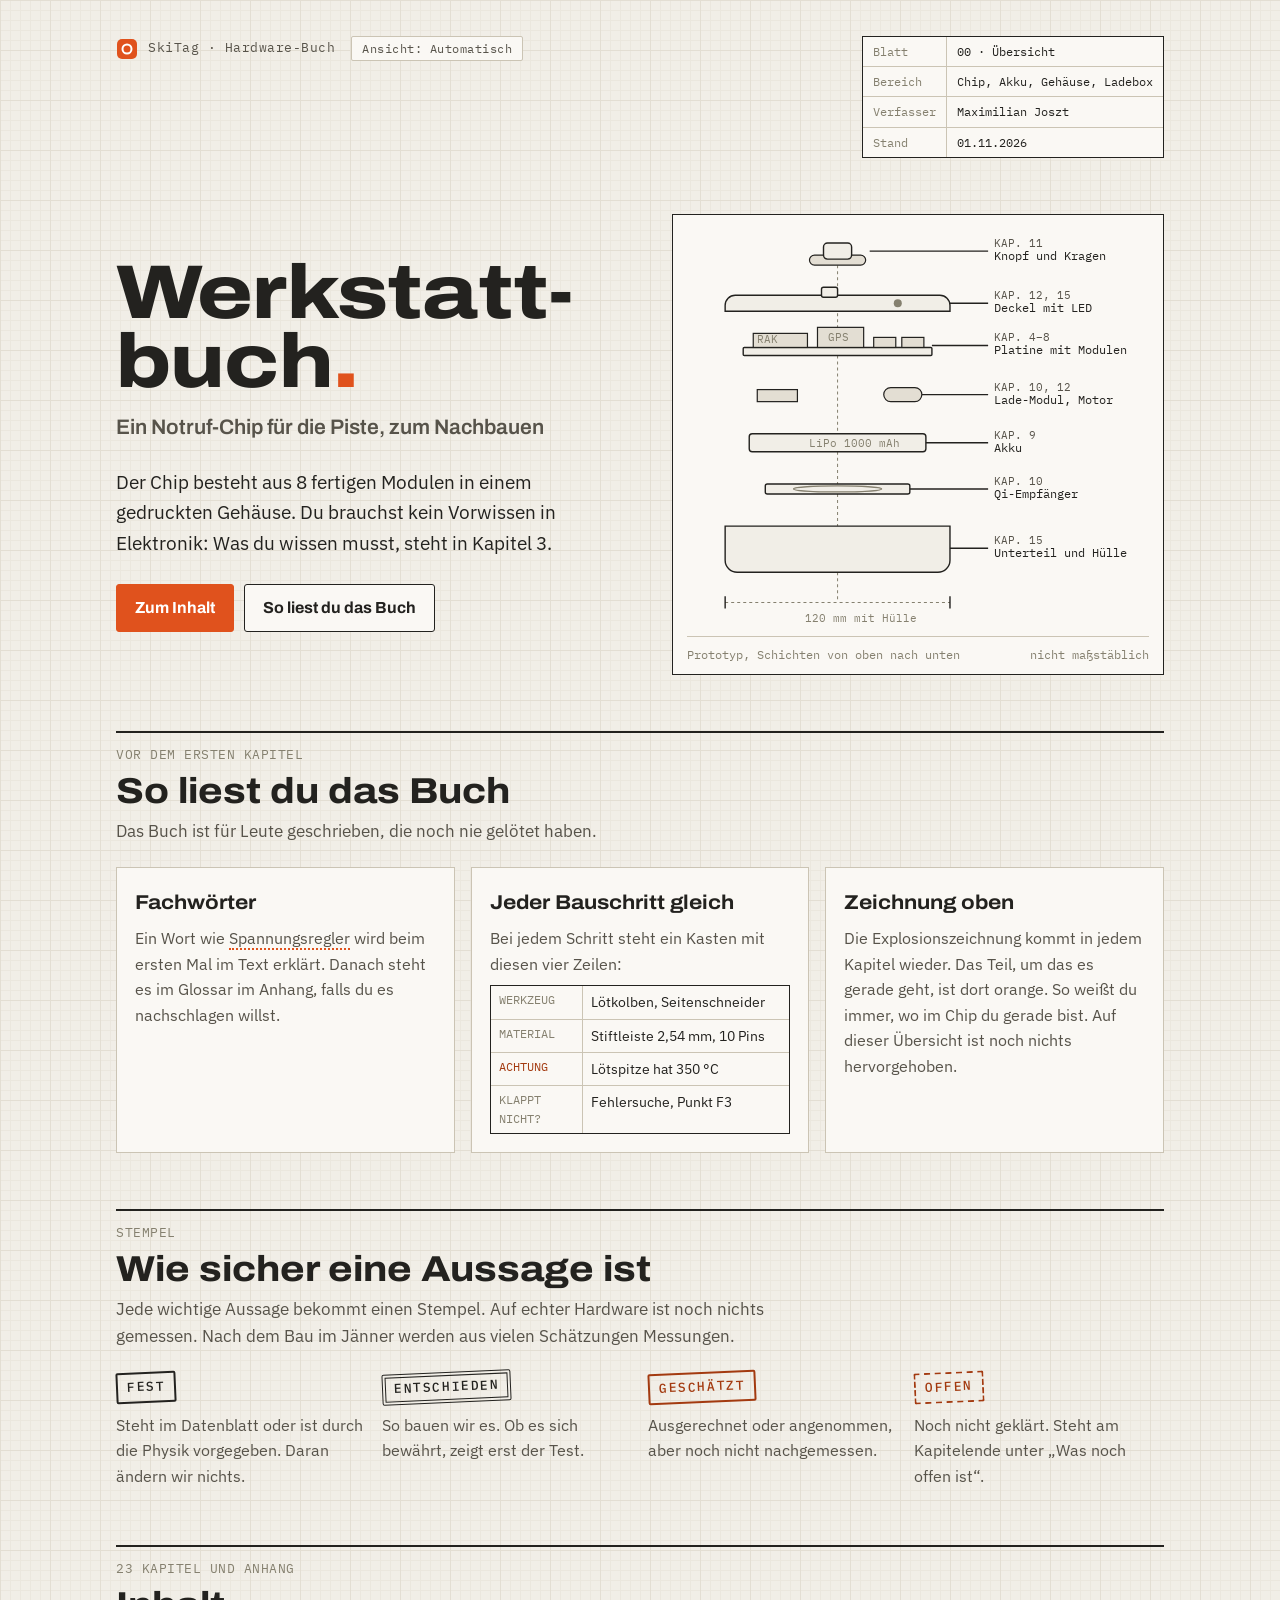
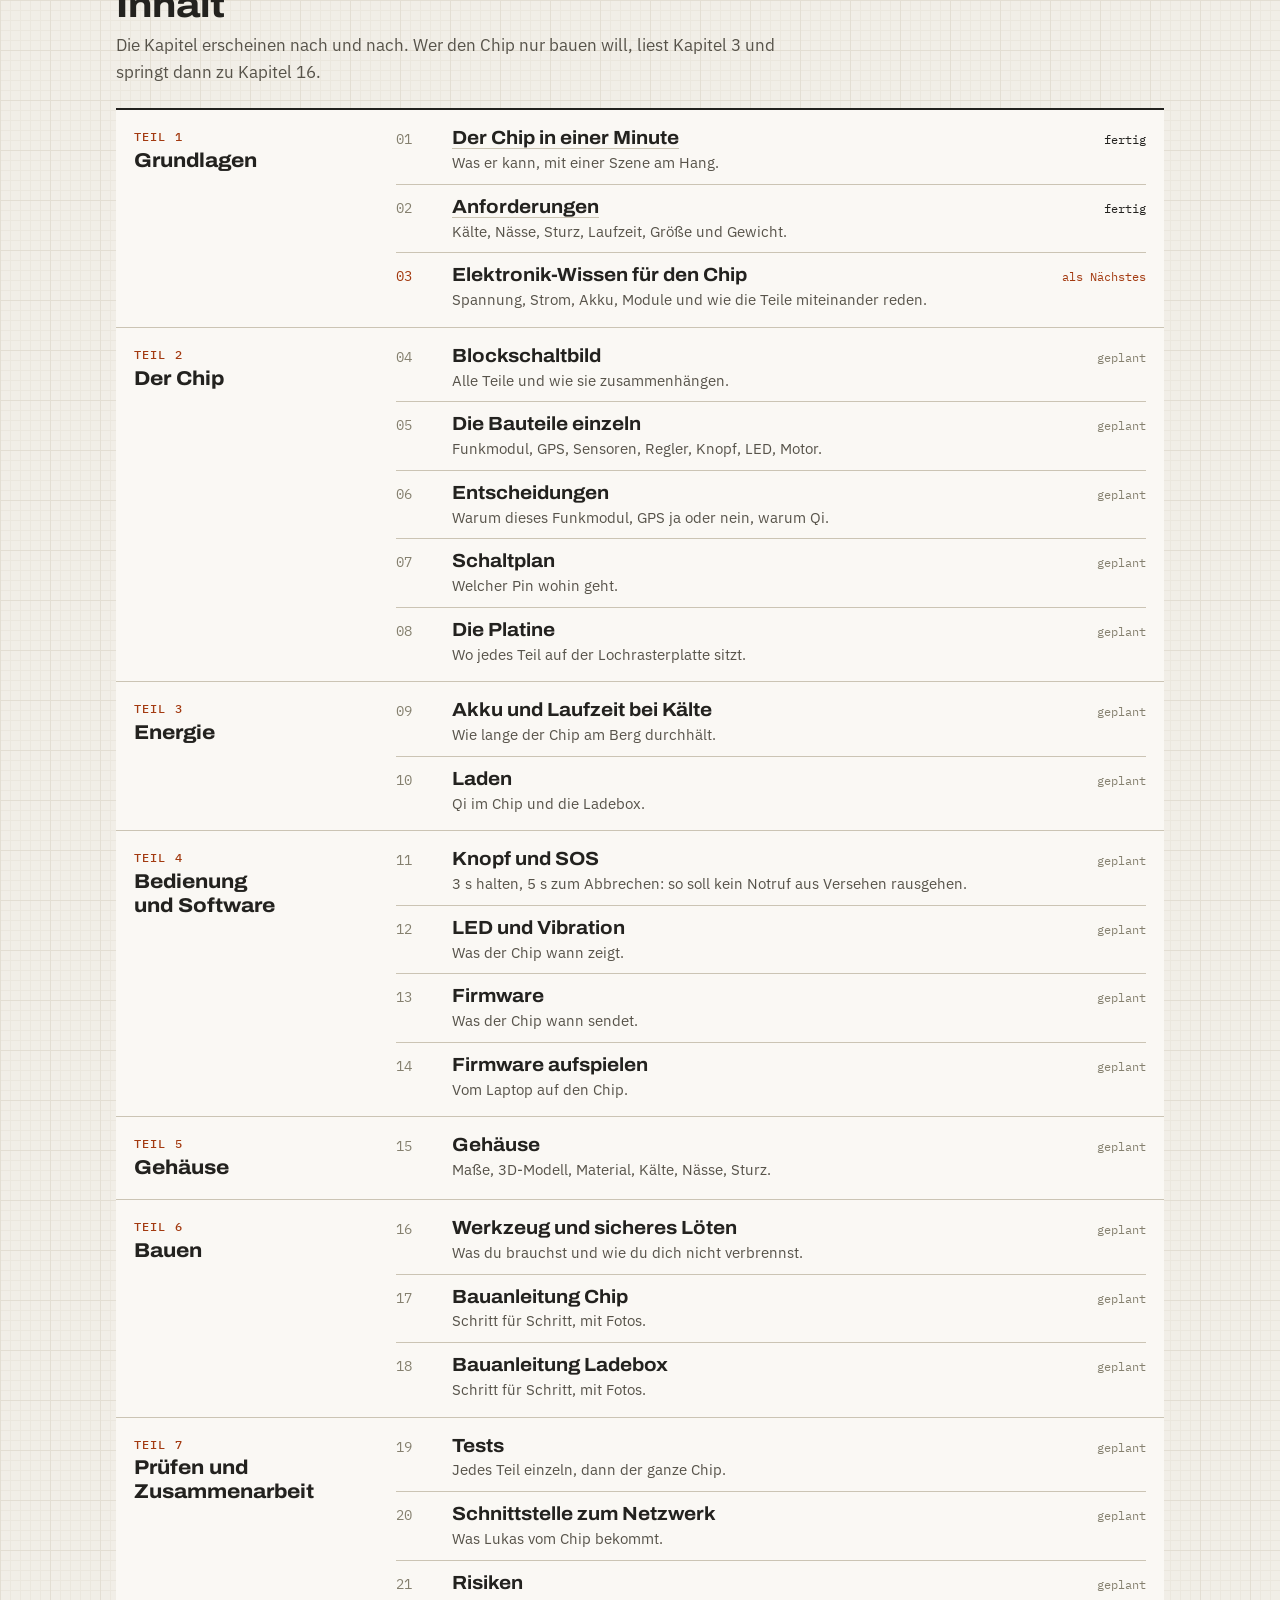
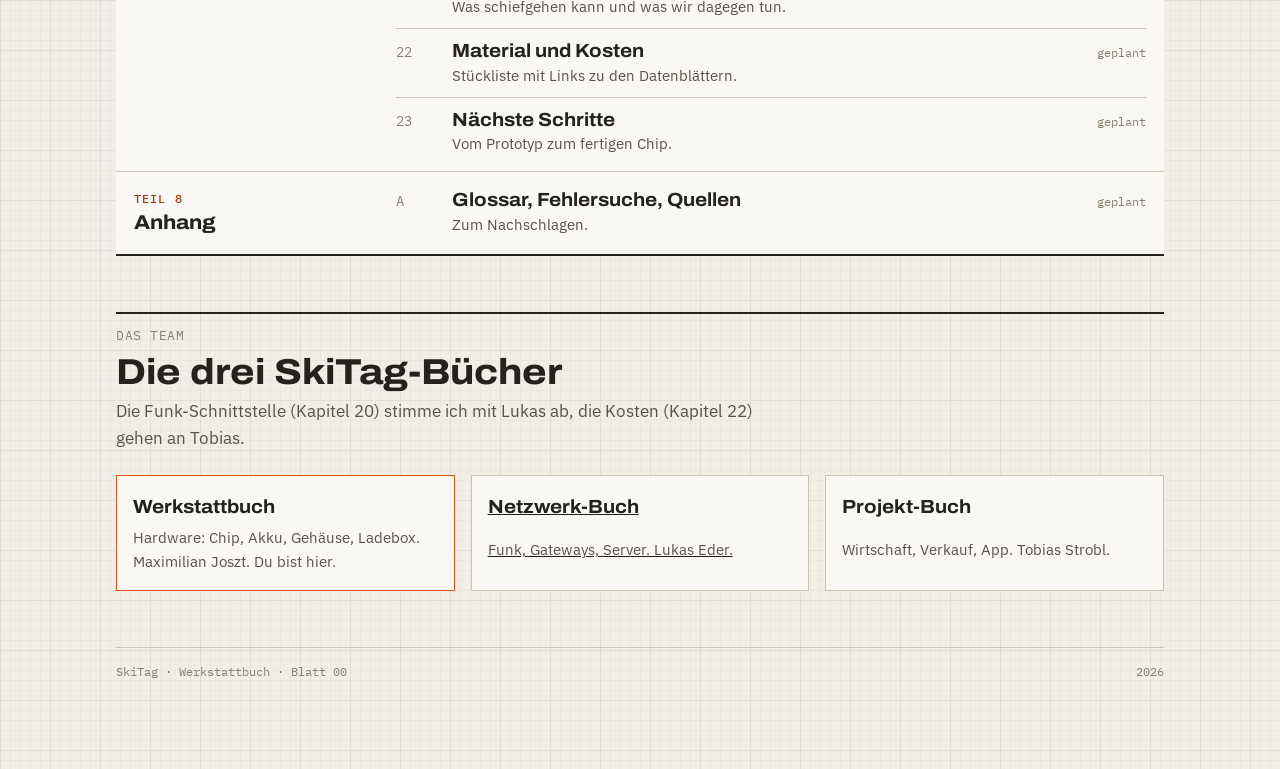
==== docs/index.html @ 55f32f23 "Sprungmarken, ruhigeres Inhaltsverzeichnis, ohne HTL Braunau - Kapitel: Leiste „Auf dieser Seite“ re" ====
<!doctype html>
<html lang="de">
<meta charset="utf-8">
<meta name="viewport" content="width=device-width, initial-scale=1, viewport-fit=cover">
<title>SkiTag Werkstattbuch</title>
<meta name="claude:viewport-fit-sides" content="cover">
<link rel="preconnect" href="https://fonts.googleapis.com">
<link rel="preconnect" href="https://fonts.gstatic.com" crossorigin>
<link rel="stylesheet" href="https://fonts.googleapis.com/css2?family=Archivo:wdth,wght@100..125,500..800&family=IBM+Plex+Mono:wght@400;500&family=IBM+Plex+Sans:wght@400;500;600&display=swap">
<script src="thema.js"></script>
<style>
/* Werkbank: Millimeterpapier, technische Zeichnung mit Schriftfeld, Signal-Orange wie Gehäuse und SOS-Knopf */
:root {
  --papier: #f1eee7;
  --raster: #e3ded3;
  --raster-fein: #ebe7de;
  --karte: #faf8f4;
  --tinte: #23221f;
  --tinte-2: #57534a;
  --tinte-3: #85806f;
  --linie: #cbc4b4;
  --signal: #e0521d;
  --signal-tinte: #a33a10;
  --signal-flaeche: #fbe4d8;
  --display: "Archivo", "Arial Narrow", Arial, sans-serif;
  --text: "IBM Plex Sans", "Segoe UI", Arial, sans-serif;
  --mono: "IBM Plex Mono", Consolas, "Courier New", monospace;
}
@media (prefers-color-scheme: dark) {
  :root:not([data-theme="light"]) {
    --papier: #1a1b19; --raster: #262824; --raster-fein: #20221f; --karte: #222420;
    --tinte: #edebe4; --tinte-2: #b3afa3; --tinte-3: #888476; --linie: #3c3e38;
    --signal: #f0672f; --signal-tinte: #ff9364; --signal-flaeche: #3a241a;
    color-scheme: dark;
  }
}
:root[data-theme="dark"] {
  --papier: #1a1b19; --raster: #262824; --raster-fein: #20221f; --karte: #222420;
  --tinte: #edebe4; --tinte-2: #b3afa3; --tinte-3: #888476; --linie: #3c3e38;
  --signal: #f0672f; --signal-tinte: #ff9364; --signal-flaeche: #3a241a;
  color-scheme: dark;
}
* { box-sizing: border-box; }
body {
  background-color: var(--papier);
  background-image:
    linear-gradient(var(--raster) 1px, transparent 1px),
    linear-gradient(90deg, var(--raster) 1px, transparent 1px),
    linear-gradient(var(--raster-fein) 1px, transparent 1px),
    linear-gradient(90deg, var(--raster-fein) 1px, transparent 1px);
  background-size: 50px 50px, 50px 50px, 10px 10px, 10px 10px;
  color: var(--tinte);
  font-family: var(--text);
  font-size: 17px;
  line-height: 1.6;
}
.blatt {
  max-width: 1080px;
  margin: 0 auto;
  padding-block: 28px 80px;
  padding-left: max(16px, env(safe-area-inset-left, 0px));
  padding-right: max(16px, env(safe-area-inset-right, 0px));
  display: grid;
  grid-template-columns: minmax(0, 1fr);
  gap: 56px;
}
a { color: inherit; }
a:focus-visible, button:focus-visible { outline: 2px solid var(--signal); outline-offset: 3px; }
h1, h2, h3 { font-family: var(--display); text-wrap: balance; margin: 0; font-variation-settings: "wdth" 112; }
p { margin: 0; }
.mono { font-family: var(--mono); font-size: 13px; letter-spacing: .04em; }

/* Kopf mit Schriftfeld */
.kopf { display: grid; grid-template-columns: minmax(0, 1fr) auto; gap: 24px; align-items: start; }
.marke { display: flex; align-items: center; gap: 10px; color: var(--tinte-2); }
.marke svg { flex: none; }
.schriftfeld {
  border: 1.5px solid var(--tinte);
  background: var(--karte);
  display: grid;
  grid-template-columns: auto auto;
  font-family: var(--mono);
  font-size: 12px;
  min-width: 0;
}
.schriftfeld div { padding: 5px 10px; border-bottom: 1px solid var(--linie); }
.schriftfeld div:nth-child(odd) { color: var(--tinte-3); border-right: 1px solid var(--linie); }
.schriftfeld div:nth-last-child(-n+2) { border-bottom: 0; }

/* Titel */
.titel { display: grid; grid-template-columns: minmax(0, 1.05fr) minmax(0, 1fr); gap: 40px; align-items: center; }
.titel h1 {
  font-size: clamp(44px, 6.2vw, 76px);
  line-height: .92;
  font-weight: 800;
  letter-spacing: -.01em;
  font-variation-settings: "wdth" 118;
}
.titel h1 span { color: var(--signal); }
.titel .unter { font-family: var(--display); font-size: 21px; font-weight: 600; margin-top: 14px; color: var(--tinte-2); }
.titel .einstieg { margin-top: 22px; font-size: 19px; line-height: 1.6; max-width: 34em; }
.knoepfe { display: flex; flex-wrap: wrap; gap: 10px; margin-top: 26px; }
.knopf {
  font-family: var(--display); font-weight: 700; font-size: 16px;
  padding: 10px 18px; border: 1.5px solid var(--tinte); border-radius: 3px;
  text-decoration: none; background: var(--karte);
}
.knopf.voll { background: var(--signal); border-color: var(--signal); color: #fff; }
.knopf:hover { background: var(--signal-flaeche); }
.knopf.voll:hover { background: var(--signal-tinte); border-color: var(--signal-tinte); }

/* Explosionszeichnung */
.zeichnung { margin: 0; background: var(--karte); border: 1.5px solid var(--tinte); padding: 14px 14px 10px; min-width: 0; }
.zeichnung svg { display: block; width: 100%; height: auto; }
.zeichnung figcaption { font-family: var(--mono); font-size: 12px; color: var(--tinte-3); border-top: 1px solid var(--linie); padding-top: 8px; margin-top: 6px; display: flex; justify-content: space-between; gap: 12px; flex-wrap: wrap; }
.z-linie { stroke: var(--tinte); fill: none; stroke-width: 1.4; }
.z-hilfe { stroke: var(--tinte-3); fill: none; stroke-width: 1; stroke-dasharray: 3 3; }
.z-flaeche { fill: var(--papier); stroke: var(--tinte); stroke-width: 1.4; }
.z-modul { fill: var(--raster); stroke: var(--tinte); stroke-width: 1.2; }
.z-signal { fill: var(--signal); stroke: var(--tinte); stroke-width: 1.4; }
.z-weich { fill: var(--signal-flaeche); stroke: var(--signal-tinte); stroke-width: 1.2; }
.z-text { font-family: var(--mono); font-size: 11.5px; fill: var(--tinte); }
.z-klein { font-family: var(--mono); font-size: 10.5px; fill: var(--tinte-3); }
.z-nr { font-family: var(--mono); font-size: 10.5px; fill: var(--tinte-2); }

/* Abschnitte */
.abschnitt { display: grid; gap: 22px; }
.abschnitt > header { display: grid; gap: 6px; border-top: 2px solid var(--tinte); padding-top: 12px; }
.abschnitt h2 { font-size: clamp(28px, 4vw, 36px); line-height: 1.1; font-weight: 750; }
.abschnitt > header p { color: var(--tinte-2); max-width: 40em; }

/* Lesehilfen */
.hilfen { display: grid; grid-template-columns: repeat(auto-fit, minmax(240px, 1fr)); gap: 16px; }
.hilfe { background: var(--karte); border: 1px solid var(--linie); padding: 18px; display: grid; gap: 8px; align-content: start; min-width: 0; }
.hilfe h3 { font-size: 20px; font-weight: 700; }
.hilfe p { color: var(--tinte-2); font-size: 16px; }
.wort { border-bottom: 2px dotted var(--signal); }
.schrittkasten { border: 1.5px solid var(--tinte); font-size: 14px; display: grid; }
.schrittkasten div { display: grid; grid-template-columns: 92px minmax(0, 1fr); border-bottom: 1px solid var(--linie); }
.schrittkasten div:last-child { border-bottom: 0; }
.schrittkasten span { padding: 5px 8px; }
.schrittkasten span:first-child { font-family: var(--mono); font-size: 11.5px; color: var(--tinte-3); border-right: 1px solid var(--linie); }
.schrittkasten .achtung span:first-child { color: var(--signal-tinte); }

/* Stempel */
.stempel-reihe { display: grid; grid-template-columns: repeat(auto-fit, minmax(220px, 1fr)); gap: 16px; }
.stempel-feld { display: grid; gap: 10px; align-content: start; }
.stempel {
  justify-self: start;
  font-family: var(--mono); font-weight: 500; font-size: 13px; letter-spacing: .12em; text-transform: uppercase;
  padding: 3px 9px; border: 2px solid currentColor; border-radius: 2px;
  transform: rotate(-2.5deg);
}
.s-fest { color: var(--tinte); }
.s-entschieden { color: var(--tinte); border-style: double; border-width: 4px; padding: 1px 8px; }
.s-geschaetzt { color: var(--signal-tinte); }
.s-offen { color: var(--signal-tinte); border-style: dashed; }
.stempel-feld p { color: var(--tinte-2); font-size: 16px; }

/* Inhalt */
.inhalt { display: grid; counter-reset: teil; border-top: 2px solid var(--tinte); background: var(--karte); border-bottom: 2px solid var(--tinte); }
.gruppe { display: grid; grid-template-columns: 230px minmax(0, 1fr); gap: 0 32px; padding: 6px 18px; border-bottom: 1px solid var(--linie); counter-increment: teil; min-width: 0; }
.gruppe:last-child { border-bottom: 0; }
.gruppe h3 { font-family: var(--display); font-size: 20px; font-weight: 750; line-height: 1.2; font-variation-settings: "wdth" 110; padding: 14px 0; align-self: start; grid-row: 1 / span 6; }
.gruppe h3::before { content: "TEIL " counter(teil); display: block; font-family: var(--mono); font-size: 11.5px; font-weight: 500; letter-spacing: .1em; color: var(--signal-tinte); margin-bottom: 4px; }
.gruppe > :not(h3) { grid-column: 2; }
.gruppe .kapitel:last-child { border-bottom: 0; }
.kapitel { display: grid; grid-template-columns: 44px minmax(0, 1fr) auto; gap: 12px; align-items: baseline; padding: 10px 0; border-bottom: 1px solid var(--linie); text-decoration: none; }
.kapitel .nr { font-family: var(--mono); font-size: 14px; color: var(--tinte-3); font-variant-numeric: tabular-nums; }
.kapitel strong { display: block; font-family: var(--display); font-size: 19px; font-weight: 700; line-height: 1.25; font-variation-settings: "wdth" 108; }
.kapitel small { display: block; color: var(--tinte-2); font-size: 15px; line-height: 1.45; margin-top: 2px; }
.kapitel .stand { font-family: var(--mono); font-size: 11.5px; color: var(--tinte-3); white-space: nowrap; }
.kapitel.naechstes .nr, .kapitel.naechstes .stand { color: var(--signal-tinte); }
.kapitel.naechstes { border-bottom-color: var(--signal); }
a.kapitel strong { text-decoration: underline; text-decoration-color: var(--linie); text-underline-offset: 4px; }
a.kapitel:hover strong { color: var(--signal-tinte); text-decoration-color: currentColor; }
.kapitel.fertig .stand { color: var(--tinte); }

/* Fuß */
.buecher { display: grid; grid-template-columns: repeat(auto-fit, minmax(220px, 1fr)); gap: 16px; }
.buch { border: 1px solid var(--linie); background: var(--karte); padding: 16px; display: grid; gap: 4px; min-width: 0; }
.buch.hier { border: 1.5px solid var(--signal); }
.buch strong { font-family: var(--display); font-size: 19px; font-variation-settings: "wdth" 108; }
.buch span { color: var(--tinte-2); font-size: 15px; }
.fuss { font-family: var(--mono); font-size: 12px; color: var(--tinte-3); display: flex; flex-wrap: wrap; justify-content: space-between; gap: 12px; border-top: 1px solid var(--linie); padding-top: 14px; }

/* Ansicht-Schalter */
.leiste { display: flex; align-items: center; flex-wrap: wrap; gap: 10px 16px; }
.thema { font-family: var(--mono); font-size: 12px; letter-spacing: .04em; color: var(--tinte-2); background: var(--karte); border: 1px solid var(--linie); border-radius: 2px; padding: 4px 10px; cursor: pointer; }
.thema:hover { border-color: var(--tinte); color: var(--tinte); }
.thema:focus-visible { outline: 2px solid var(--signal); outline-offset: 2px; }

@media (max-width: 820px) {
  /* Handy: Titel zuerst, Schriftfeld rutscht unter die Knöpfe, dann die Zeichnung */
  .kopf, .titel { display: contents; }
  .leiste { order: -4; }
  .titel > div { order: -3; margin-top: -24px; }
  .schriftfeld { order: -2; justify-self: start; margin-top: -24px; width: fit-content; max-width: 100%; grid-template-columns: auto minmax(0, 1fr); }
  .zeichnung { order: -1; margin-top: -24px; }
}
@media (max-width: 680px) {
  .gruppe { grid-template-columns: minmax(0, 1fr); padding: 4px 14px; }
  .gruppe > :not(h3) { grid-column: 1; }
  .gruppe h3 { padding: 14px 0 6px; border-bottom: 1px solid var(--linie); grid-row: auto; }
}
@media (max-width: 420px) {
  .kapitel { grid-template-columns: 34px minmax(0, 1fr); }
  .kapitel .stand { grid-column: 2; }
}
@media (prefers-reduced-motion: reduce) { * { transition: none !important; } }
</style>

<div class="blatt">

  <div class="kopf">
    <div class="leiste">
      <div class="marke mono">
      <svg width="22" height="22" viewBox="0 0 22 22" aria-hidden="true"><rect x="1" y="1" width="20" height="20" rx="5" fill="var(--signal)"/><circle cx="11" cy="11" r="4.5" fill="none" stroke="#fff" stroke-width="2"/></svg>
      SkiTag · Hardware-Buch
      </div>
      <button class="thema mono" type="button" hidden></button>
    </div>
    <div class="schriftfeld" aria-label="Angaben zu diesem Blatt">
      <div>Blatt</div><div>00 · Übersicht</div>
      <div>Bereich</div><div>Chip, Akku, Gehäuse, Ladebox</div>
      <div>Verfasser</div><div>Maximilian Joszt</div>
      <div>Stand</div><div>01.11.2026</div>
    </div>
  </div>

  <div class="titel">
    <div>
      <h1 id="buchtitel">Werkstatt&shy;buch<span>.</span></h1>
      <p class="unter">Ein Notruf-Chip für die Piste, zum Nachbauen</p>
      <p class="einstieg">Der Chip besteht aus 8 fertigen Modulen in einem gedruckten Gehäuse. Du brauchst kein Vorwissen in Elektronik: Was du wissen musst, steht in Kapitel&nbsp;3.</p>
      <div class="knoepfe">
        <a class="knopf voll" href="#inhalt">Zum Inhalt</a>
        <a class="knopf" href="#lesen">So liest du das Buch</a>
      </div>
    </div>

    <figure class="zeichnung">
      <svg viewBox="0 0 460 400" role="img" aria-labelledby="zt zd">
        <title id="zt">Explosionszeichnung des Prototyp-Chips</title>
        <desc id="zd">Die Schichten des Chips von oben nach unten: Knopf mit weichem Kragen, Deckel mit LED, Platine mit Funkmodul, GPS und Sensoren, Akku, Qi-Empfänger und Unterteil. Daneben die Kapitel, in denen jedes Teil erklärt wird.</desc>
        <line class="z-hilfe" x1="150" y1="18" x2="150" y2="372"/>

        <rect class="z-modul" x="122" y="26" width="56" height="10" rx="5"/>
        <rect class="z-flaeche" x="136" y="14" width="28" height="16" rx="4"/>
        <path class="z-linie" d="M182 22 H 300"/>
        <text class="z-nr" x="306" y="18">KAP. 11</text>
        <text class="z-text" x="306" y="31">Knopf und Kragen</text>

        <path class="z-flaeche" d="M48 66 H252 a10 10 0 0 1 10 10 V82 H38 V76 a10 10 0 0 1 10 -10 Z"/>
        <rect class="z-flaeche" x="134" y="58" width="16" height="10" rx="2"/>
        <circle cx="210" cy="74" r="4" fill="var(--tinte-3)"/>
        <path class="z-linie" d="M262 74 H 300"/>
        <text class="z-nr" x="306" y="70">KAP. 12, 15</text>
        <text class="z-text" x="306" y="83">Deckel mit LED</text>

        <rect class="z-flaeche" x="56" y="118" width="188" height="8" rx="1"/>
        <rect class="z-modul" x="66" y="104" width="54" height="14"/>
        <rect class="z-modul" x="130" y="98" width="46" height="20"/>
        <rect class="z-modul" x="186" y="108" width="22" height="10"/>
        <rect class="z-modul" x="214" y="108" width="22" height="10"/>
        <text class="z-klein" x="70" y="114">RAK</text>
        <text class="z-klein" x="140" y="112">GPS</text>
        <path class="z-linie" d="M244 116 H 300"/>
        <text class="z-nr" x="306" y="112">KAP. 4–8</text>
        <text class="z-text" x="306" y="125">Platine mit Modulen</text>

        <rect class="z-modul" x="70" y="160" width="40" height="12"/>
        <rect class="z-modul" x="196" y="158" width="38" height="14" rx="7"/>
        <path class="z-linie" d="M234 165 H 300"/>
        <text class="z-nr" x="306" y="161">KAP. 10, 12</text>
        <text class="z-text" x="306" y="174">Lade-Modul, Motor</text>

        <rect class="z-flaeche" x="62" y="204" width="176" height="18" rx="3"/>
        <text class="z-klein" x="122" y="217">LiPo 1000 mAh</text>
        <path class="z-linie" d="M238 213 H 300"/>
        <text class="z-nr" x="306" y="209">KAP. 9</text>
        <text class="z-text" x="306" y="222">Akku</text>

        <rect class="z-flaeche" x="78" y="254" width="144" height="10" rx="2"/>
        <ellipse cx="150" cy="259" rx="44" ry="3" fill="none" stroke="var(--tinte-3)" stroke-width="1.2"/>
        <path class="z-linie" d="M222 259 H 300"/>
        <text class="z-nr" x="306" y="255">KAP. 10</text>
        <text class="z-text" x="306" y="268">Qi-Empfänger</text>

        <path class="z-flaeche" d="M38 296 H262 V330 a12 12 0 0 1 -12 12 H50 a12 12 0 0 1 -12 -12 Z"/>
        <path class="z-linie" d="M262 318 H 300"/>
        <text class="z-nr" x="306" y="314">KAP. 15</text>
        <text class="z-text" x="306" y="327">Unterteil und Hülle</text>

        <path class="z-hilfe" d="M38 372 H262"/>
        <path class="z-linie" d="M38 366 V378 M262 366 V378"/>
        <text class="z-klein" x="118" y="392">120 mm mit Hülle</text>
      </svg>
      <figcaption><span>Prototyp, Schichten von oben nach unten</span><span>nicht maßstäblich</span></figcaption>
    </figure>
  </div>

  <section class="abschnitt" id="lesen" aria-labelledby="h-lesen">
    <header>
      <span class="mono" style="color:var(--tinte-3)">VOR DEM ERSTEN KAPITEL</span>
      <h2 id="h-lesen">So liest du das Buch</h2>
      <p>Das Buch ist für Leute geschrieben, die noch nie gelötet haben.</p>
    </header>
    <div class="hilfen">
      <div class="hilfe">
        <h3>Fachwörter</h3>
        <p>Ein Wort wie <span class="wort">Spannungsregler</span> wird beim ersten Mal im Text erklärt. Danach steht es im Glossar im Anhang, falls du es nachschlagen willst.</p>
      </div>
      <div class="hilfe">
        <h3>Jeder Bauschritt gleich</h3>
        <p>Bei jedem Schritt steht ein Kasten mit diesen vier Zeilen:</p>
        <div class="schrittkasten" aria-label="Beispiel für einen Schrittkasten">
          <div><span>WERKZEUG</span><span>Lötkolben, Seitenschneider</span></div>
          <div><span>MATERIAL</span><span>Stiftleiste 2,54 mm, 10 Pins</span></div>
          <div class="achtung"><span>ACHTUNG</span><span>Lötspitze hat 350 °C</span></div>
          <div><span>KLAPPT NICHT?</span><span>Fehlersuche, Punkt F3</span></div>
        </div>
      </div>
      <div class="hilfe">
        <h3>Zeichnung oben</h3>
        <p>Die Explosionszeichnung kommt in jedem Kapitel wieder. Das Teil, um das es gerade geht, ist dort orange. So weißt du immer, wo im Chip du gerade bist. Auf dieser Übersicht ist noch nichts hervorgehoben.</p>
      </div>
    </div>
  </section>

  <section class="abschnitt" aria-labelledby="h-stempel">
    <header>
      <span class="mono" style="color:var(--tinte-3)">STEMPEL</span>
      <h2 id="h-stempel">Wie sicher eine Aussage ist</h2>
      <p>Jede wichtige Aussage bekommt einen Stempel. Auf echter Hardware ist noch nichts gemessen. Nach dem Bau im Jänner werden aus vielen Schätzungen Messungen.</p>
    </header>
    <div class="stempel-reihe">
      <div class="stempel-feld"><span class="stempel s-fest">Fest</span><p>Steht im Datenblatt oder ist durch die Physik vorgegeben. Daran ändern wir nichts.</p></div>
      <div class="stempel-feld"><span class="stempel s-entschieden">Entschieden</span><p>So bauen wir es. Ob es sich bewährt, zeigt erst der Test.</p></div>
      <div class="stempel-feld"><span class="stempel s-geschaetzt">Geschätzt</span><p>Ausgerechnet oder angenommen, aber noch nicht nachgemessen.</p></div>
      <div class="stempel-feld"><span class="stempel s-offen">Offen</span><p>Noch nicht geklärt. Steht am Kapitelende unter „Was noch offen ist“.</p></div>
    </div>
  </section>

  <section class="abschnitt" id="inhalt" aria-labelledby="h-inhalt">
    <header>
      <span class="mono" style="color:var(--tinte-3)">23 KAPITEL UND ANHANG</span>
      <h2 id="h-inhalt">Inhalt</h2>
      <p>Die Kapitel erscheinen nach und nach. Wer den Chip nur bauen will, liest Kapitel 3 und springt dann zu Kapitel 16.</p>
    </header>
    <div class="inhalt">
      <div class="gruppe">
        <h3>Grundlagen</h3>
        <a class="kapitel fertig" href="kapitel-01.html"><span class="nr">01</span><span><strong>Der Chip in einer Minute</strong><small>Was er kann, mit einer Szene am Hang.</small></span><span class="stand">fertig</span></a>
        <a class="kapitel fertig" href="kapitel-02.html"><span class="nr">02</span><span><strong>Anforderungen</strong><small>Kälte, Nässe, Sturz, Laufzeit, Größe und Gewicht.</small></span><span class="stand">fertig</span></a>
        <div class="kapitel naechstes"><span class="nr">03</span><span><strong>Elektronik-Wissen für den Chip</strong><small>Spannung, Strom, Akku, Module und wie die Teile miteinander reden.</small></span><span class="stand">als Nächstes</span></div>
      </div>
      <div class="gruppe">
        <h3>Der Chip</h3>
        <div class="kapitel"><span class="nr">04</span><span><strong>Blockschaltbild</strong><small>Alle Teile und wie sie zusammenhängen.</small></span><span class="stand">geplant</span></div>
        <div class="kapitel"><span class="nr">05</span><span><strong>Die Bauteile einzeln</strong><small>Funkmodul, GPS, Sensoren, Regler, Knopf, LED, Motor.</small></span><span class="stand">geplant</span></div>
        <div class="kapitel"><span class="nr">06</span><span><strong>Entscheidungen</strong><small>Warum dieses Funkmodul, GPS ja oder nein, warum Qi.</small></span><span class="stand">geplant</span></div>
        <div class="kapitel"><span class="nr">07</span><span><strong>Schaltplan</strong><small>Welcher Pin wohin geht.</small></span><span class="stand">geplant</span></div>
        <div class="kapitel"><span class="nr">08</span><span><strong>Die Platine</strong><small>Wo jedes Teil auf der Lochrasterplatte sitzt.</small></span><span class="stand">geplant</span></div>
      </div>
      <div class="gruppe">
        <h3>Energie</h3>
        <div class="kapitel"><span class="nr">09</span><span><strong>Akku und Laufzeit bei Kälte</strong><small>Wie lange der Chip am Berg durchhält.</small></span><span class="stand">geplant</span></div>
        <div class="kapitel"><span class="nr">10</span><span><strong>Laden</strong><small>Qi im Chip und die Ladebox.</small></span><span class="stand">geplant</span></div>
      </div>
      <div class="gruppe">
        <h3>Bedienung und Software</h3>
        <div class="kapitel"><span class="nr">11</span><span><strong>Knopf und SOS</strong><small>3 s halten, 5 s zum Abbrechen: so soll kein Notruf aus Versehen rausgehen.</small></span><span class="stand">geplant</span></div>
        <div class="kapitel"><span class="nr">12</span><span><strong>LED und Vibration</strong><small>Was der Chip wann zeigt.</small></span><span class="stand">geplant</span></div>
        <div class="kapitel"><span class="nr">13</span><span><strong>Firmware</strong><small>Was der Chip wann sendet.</small></span><span class="stand">geplant</span></div>
        <div class="kapitel"><span class="nr">14</span><span><strong>Firmware aufspielen</strong><small>Vom Laptop auf den Chip.</small></span><span class="stand">geplant</span></div>
      </div>
      <div class="gruppe">
        <h3>Gehäuse</h3>
        <div class="kapitel"><span class="nr">15</span><span><strong>Gehäuse</strong><small>Maße, 3D-Modell, Material, Kälte, Nässe, Sturz.</small></span><span class="stand">geplant</span></div>
      </div>
      <div class="gruppe">
        <h3>Bauen</h3>
        <div class="kapitel"><span class="nr">16</span><span><strong>Werkzeug und sicheres Löten</strong><small>Was du brauchst und wie du dich nicht verbrennst.</small></span><span class="stand">geplant</span></div>
        <div class="kapitel"><span class="nr">17</span><span><strong>Bauanleitung Chip</strong><small>Schritt für Schritt, mit Fotos.</small></span><span class="stand">geplant</span></div>
        <div class="kapitel"><span class="nr">18</span><span><strong>Bauanleitung Ladebox</strong><small>Schritt für Schritt, mit Fotos.</small></span><span class="stand">geplant</span></div>
      </div>
      <div class="gruppe">
        <h3>Prüfen und Zusammenarbeit</h3>
        <div class="kapitel"><span class="nr">19</span><span><strong>Tests</strong><small>Jedes Teil einzeln, dann der ganze Chip.</small></span><span class="stand">geplant</span></div>
        <div class="kapitel"><span class="nr">20</span><span><strong>Schnittstelle zum Netzwerk</strong><small>Was Lukas vom Chip bekommt.</small></span><span class="stand">geplant</span></div>
        <div class="kapitel"><span class="nr">21</span><span><strong>Risiken</strong><small>Was schiefgehen kann und was wir dagegen tun.</small></span><span class="stand">geplant</span></div>
        <div class="kapitel"><span class="nr">22</span><span><strong>Material und Kosten</strong><small>Stückliste mit Links zu den Datenblättern.</small></span><span class="stand">geplant</span></div>
        <div class="kapitel"><span class="nr">23</span><span><strong>Nächste Schritte</strong><small>Vom Prototyp zum fertigen Chip.</small></span><span class="stand">geplant</span></div>
      </div>
      <div class="gruppe">
        <h3>Anhang</h3>
        <div class="kapitel"><span class="nr">A</span><span><strong>Glossar, Fehlersuche, Quellen</strong><small>Zum Nachschlagen.</small></span><span class="stand">geplant</span></div>
      </div>
    </div>
  </section>

  <section class="abschnitt" aria-labelledby="h-buecher">
    <header>
      <span class="mono" style="color:var(--tinte-3)">DAS TEAM</span>
      <h2 id="h-buecher">Die drei SkiTag-Bücher</h2>
      <p>Die Funk-Schnittstelle (Kapitel 20) stimme ich mit Lukas ab, die Kosten (Kapitel 22) gehen an Tobias.</p>
    </header>
    <div class="buecher">
      <div class="buch hier"><strong>Werkstattbuch</strong><span>Hardware: Chip, Akku, Gehäuse, Ladebox. Maximilian Joszt. Du bist hier.</span></div>
      <a class="buch" href="https://lukcoderc.github.io/SKI-TAG/"><strong>Netzwerk-Buch</strong><span>Funk, Gateways, Server. Lukas Eder.</span></a>
      <div class="buch"><strong>Projekt-Buch</strong><span>Wirtschaft, Verkauf, App. Tobias Strobl.</span></div>
    </div>
  </section>

  <footer class="fuss">
    <span>SkiTag · Werkstattbuch · Blatt 00</span>
    <span>2026</span>
  </footer>
</div>
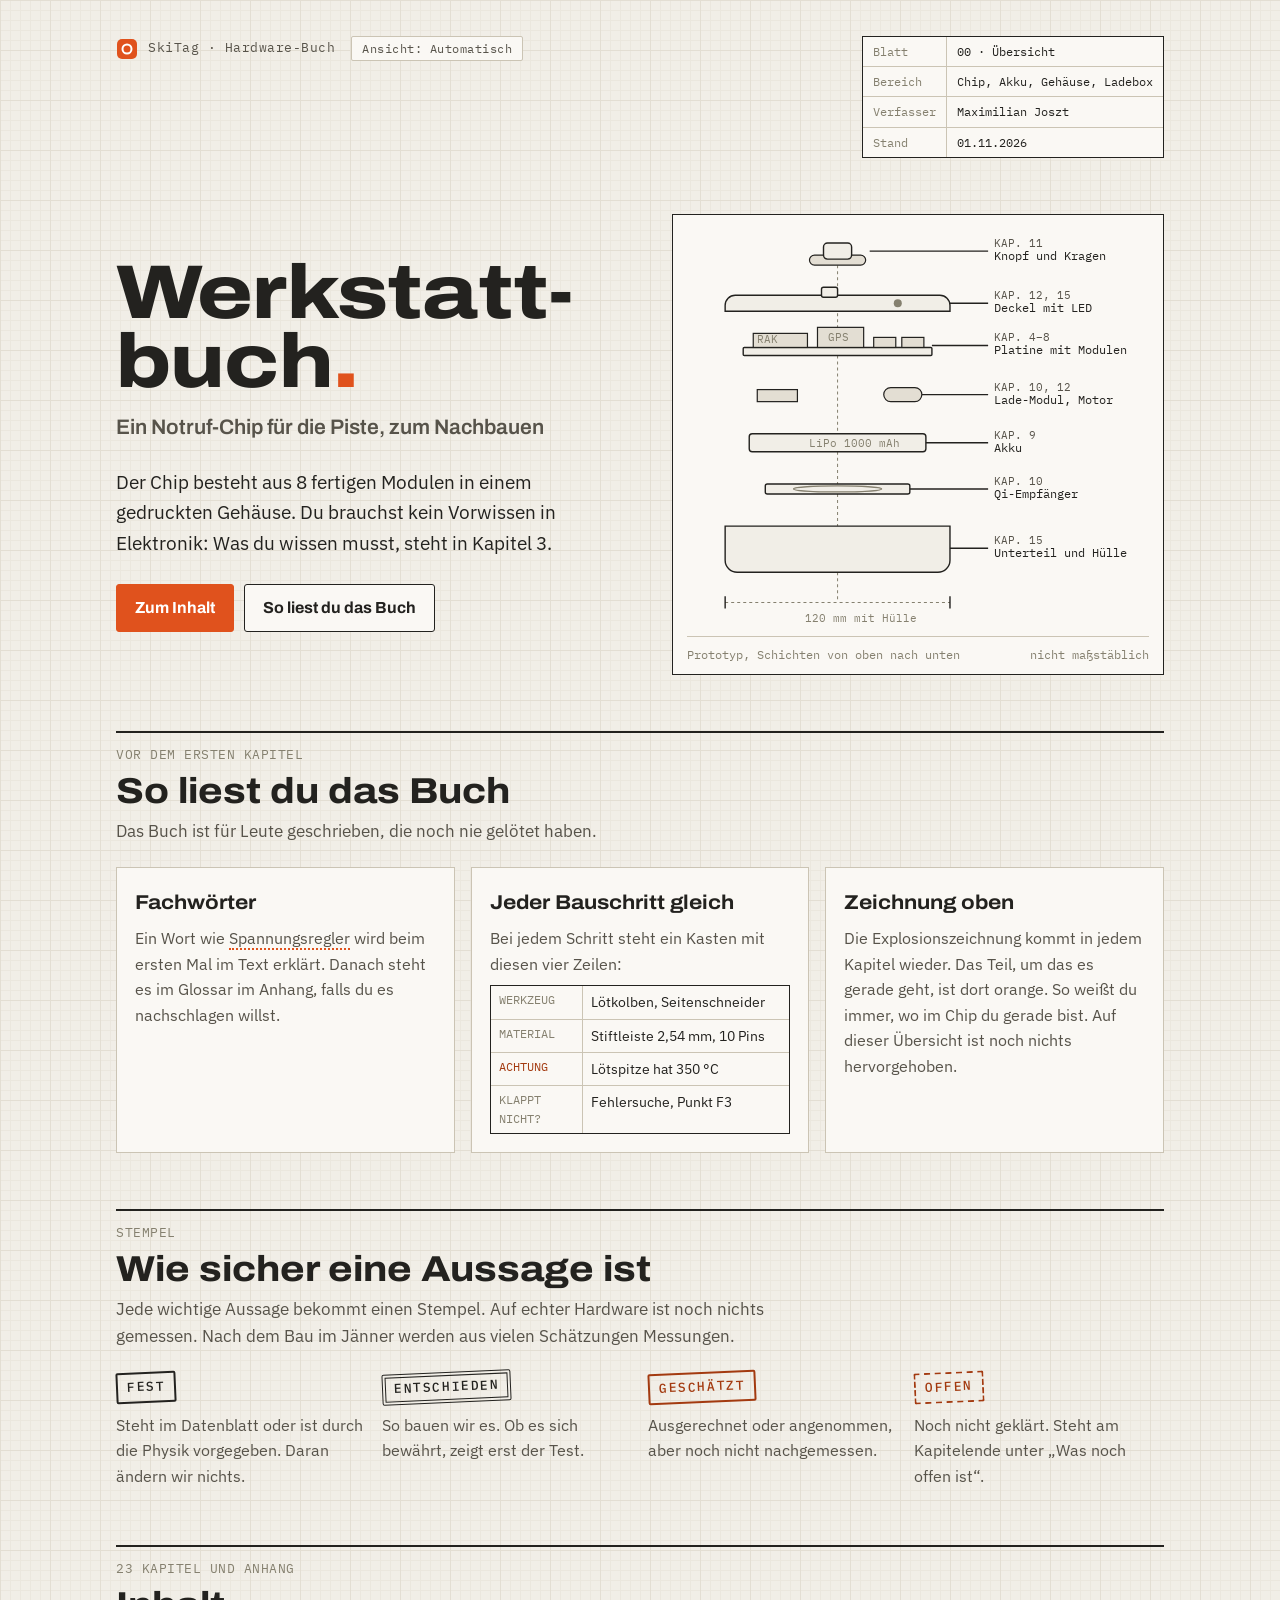
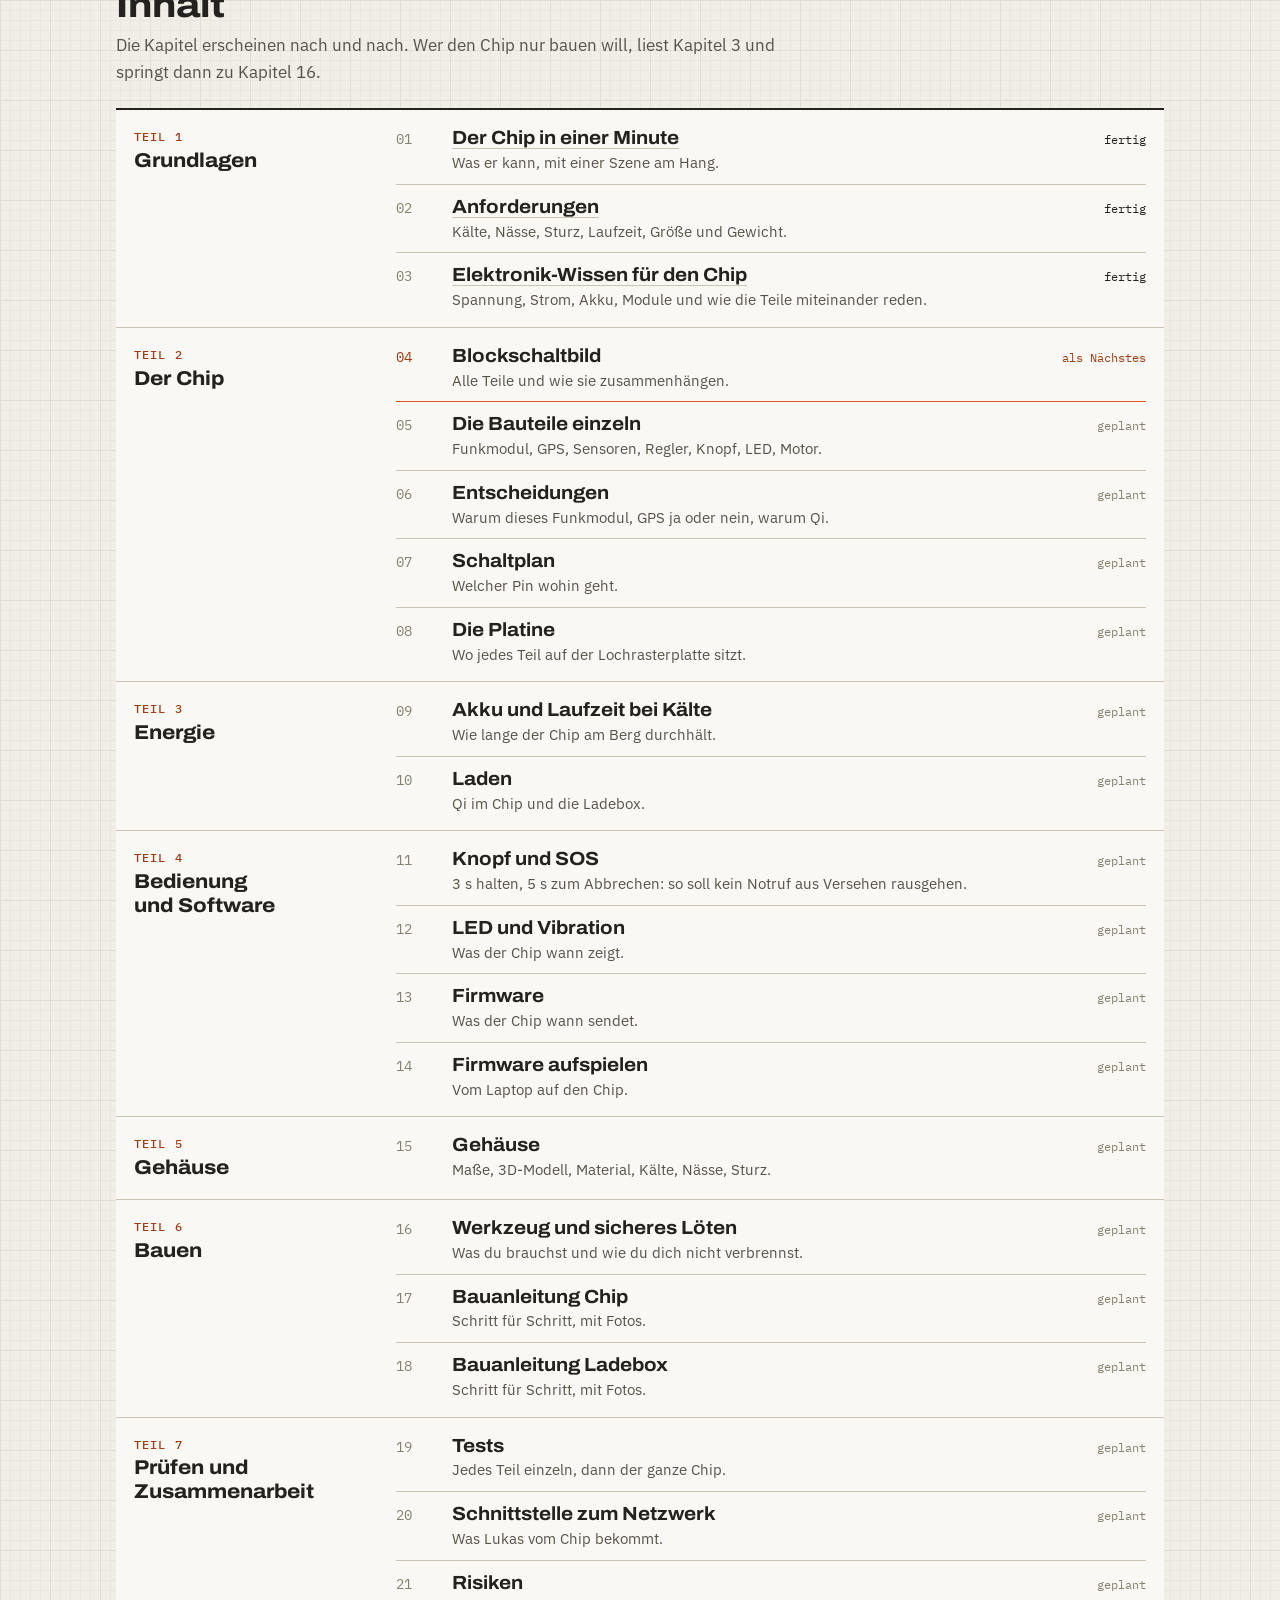
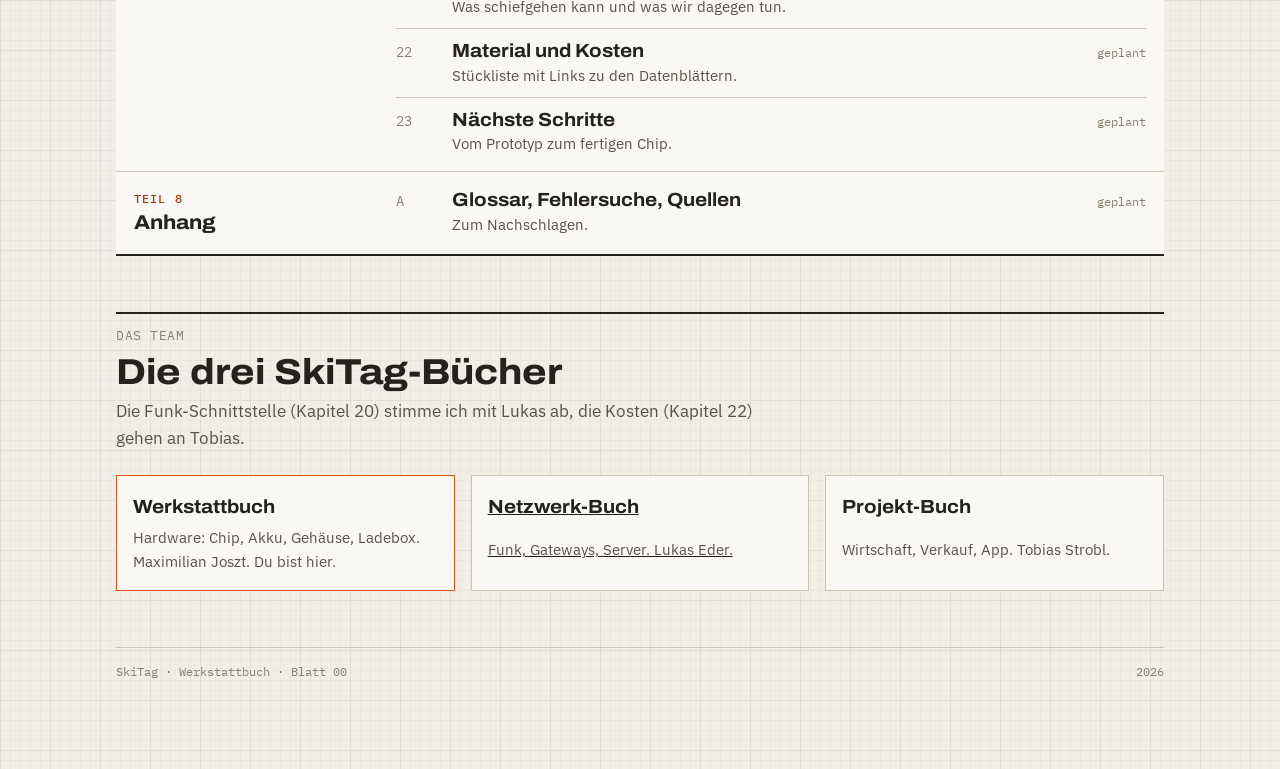
==== commit e8ee4d18: "Kapitel 3 „Elektronik-Wissen für den Chip“ - neues Kapitel mit 15 Erklär-Bildern und aufklappbaren D" ====
--- a/docs/index.html
+++ b/docs/index.html
@@ -353,11 +353,11 @@
         <h3>Grundlagen</h3>
         <a class="kapitel fertig" href="kapitel-01.html"><span class="nr">01</span><span><strong>Der Chip in einer Minute</strong><small>Was er kann, mit einer Szene am Hang.</small></span><span class="stand">fertig</span></a>
         <a class="kapitel fertig" href="kapitel-02.html"><span class="nr">02</span><span><strong>Anforderungen</strong><small>Kälte, Nässe, Sturz, Laufzeit, Größe und Gewicht.</small></span><span class="stand">fertig</span></a>
-        <div class="kapitel naechstes"><span class="nr">03</span><span><strong>Elektronik-Wissen für den Chip</strong><small>Spannung, Strom, Akku, Module und wie die Teile miteinander reden.</small></span><span class="stand">als Nächstes</span></div>
+        <a class="kapitel fertig" href="kapitel-03.html"><span class="nr">03</span><span><strong>Elektronik-Wissen für den Chip</strong><small>Spannung, Strom, Akku, Module und wie die Teile miteinander reden.</small></span><span class="stand">fertig</span></a>
       </div>
       <div class="gruppe">
         <h3>Der Chip</h3>
-        <div class="kapitel"><span class="nr">04</span><span><strong>Blockschaltbild</strong><small>Alle Teile und wie sie zusammenhängen.</small></span><span class="stand">geplant</span></div>
+        <div class="kapitel naechstes"><span class="nr">04</span><span><strong>Blockschaltbild</strong><small>Alle Teile und wie sie zusammenhängen.</small></span><span class="stand">als Nächstes</span></div>
         <div class="kapitel"><span class="nr">05</span><span><strong>Die Bauteile einzeln</strong><small>Funkmodul, GPS, Sensoren, Regler, Knopf, LED, Motor.</small></span><span class="stand">geplant</span></div>
         <div class="kapitel"><span class="nr">06</span><span><strong>Entscheidungen</strong><small>Warum dieses Funkmodul, GPS ja oder nein, warum Qi.</small></span><span class="stand">geplant</span></div>
         <div class="kapitel"><span class="nr">07</span><span><strong>Schaltplan</strong><small>Welcher Pin wohin geht.</small></span><span class="stand">geplant</span></div>
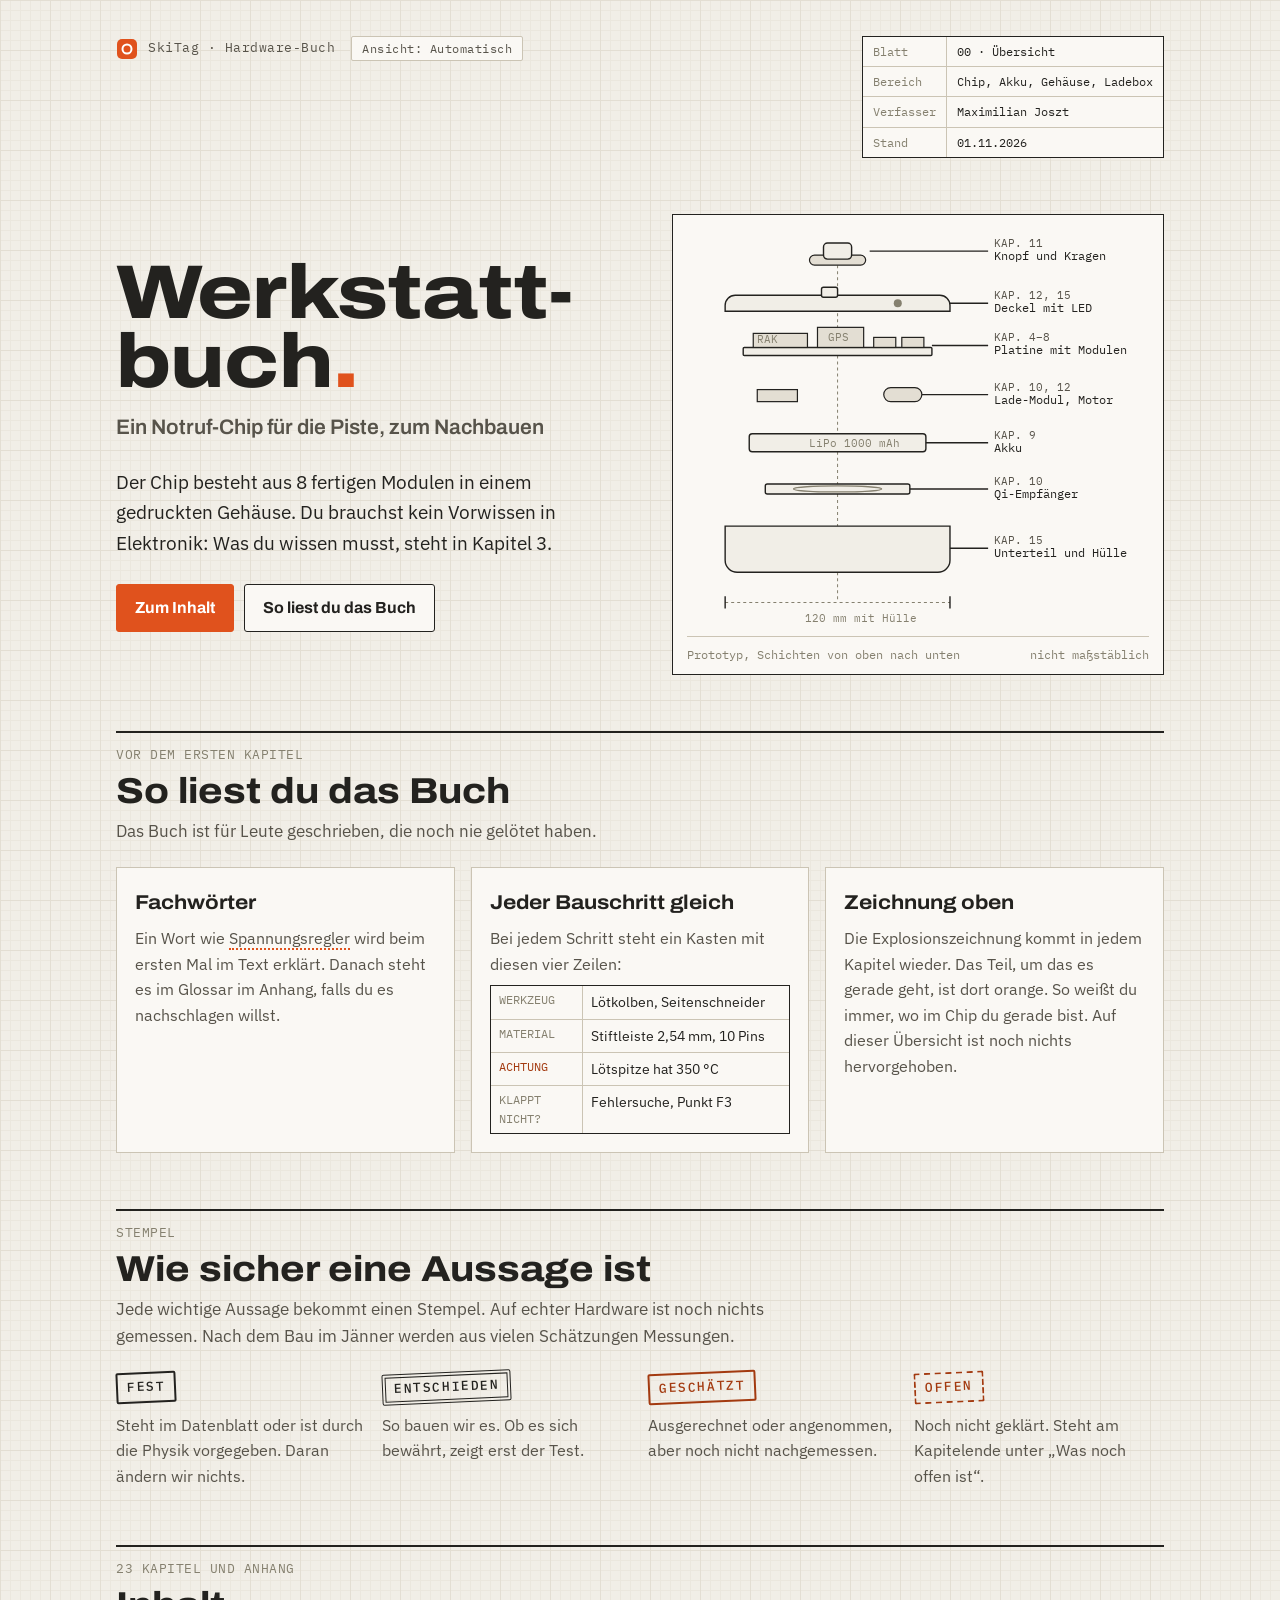
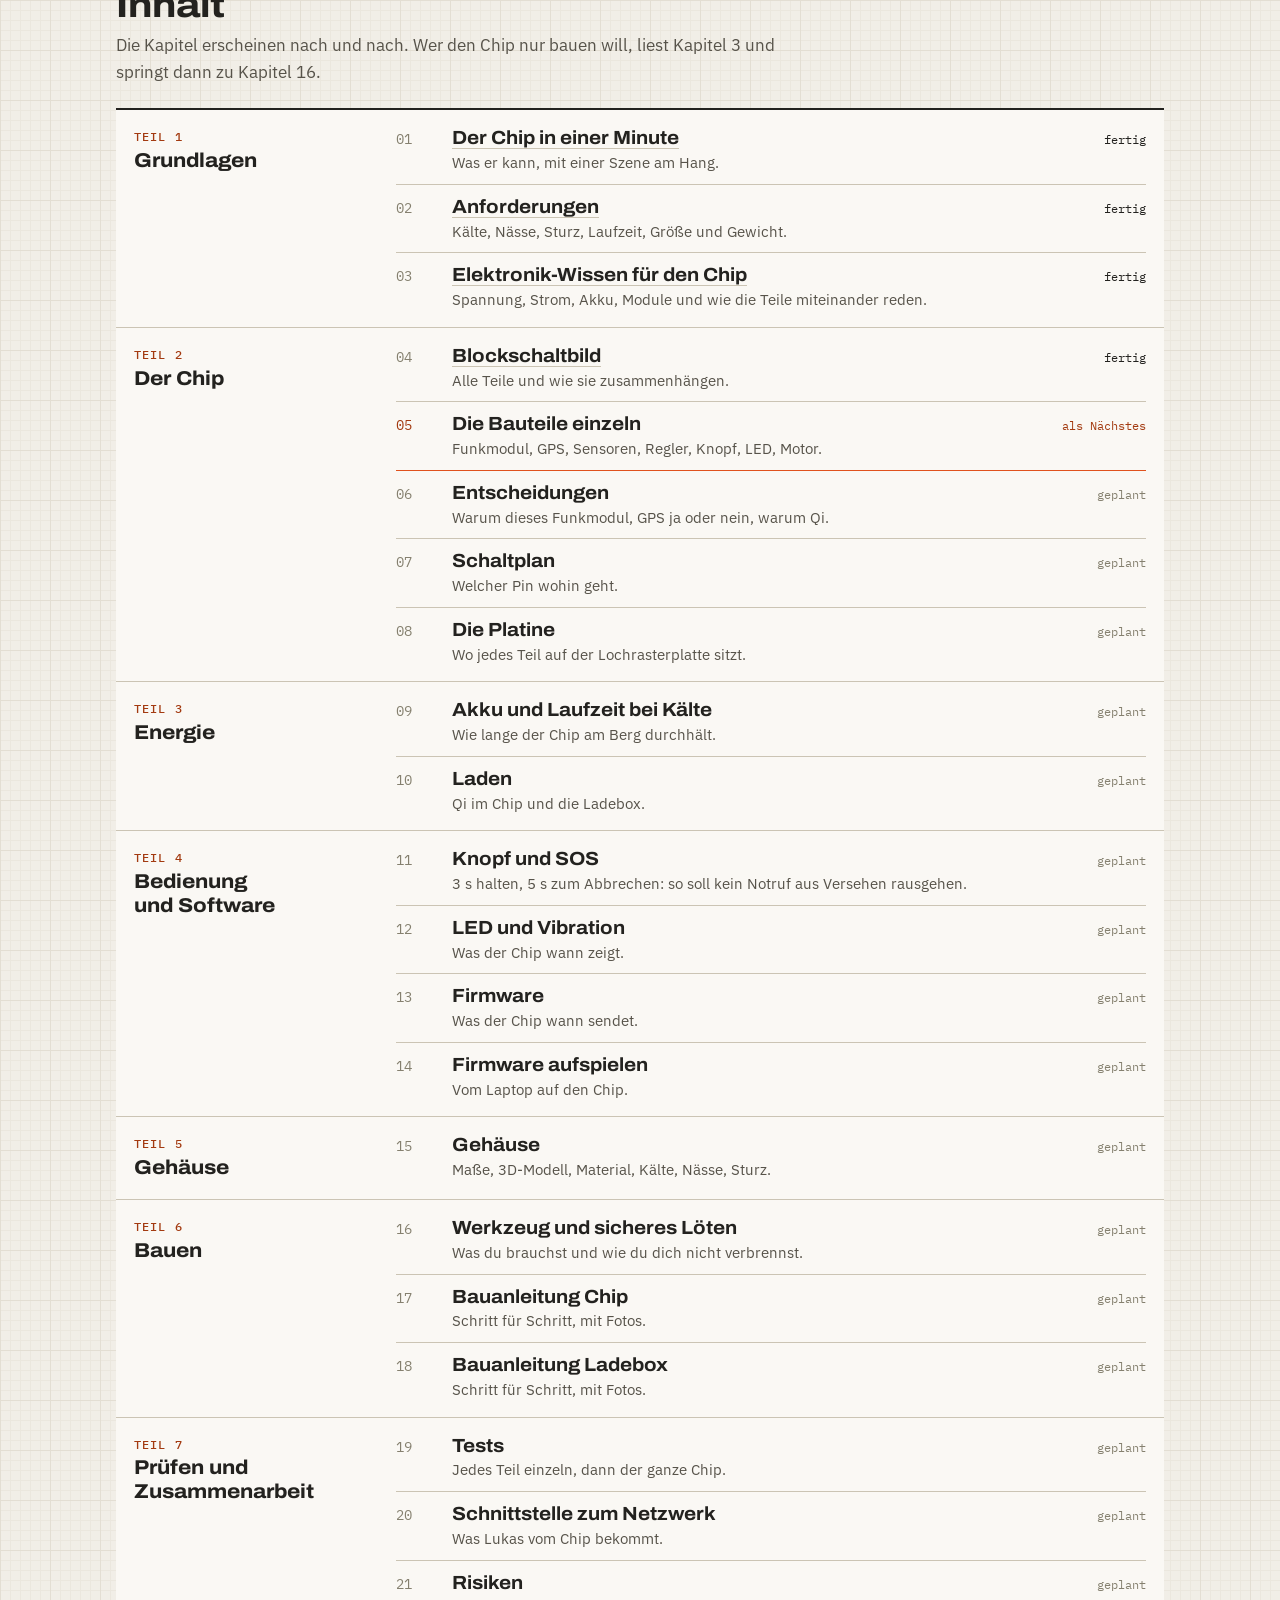
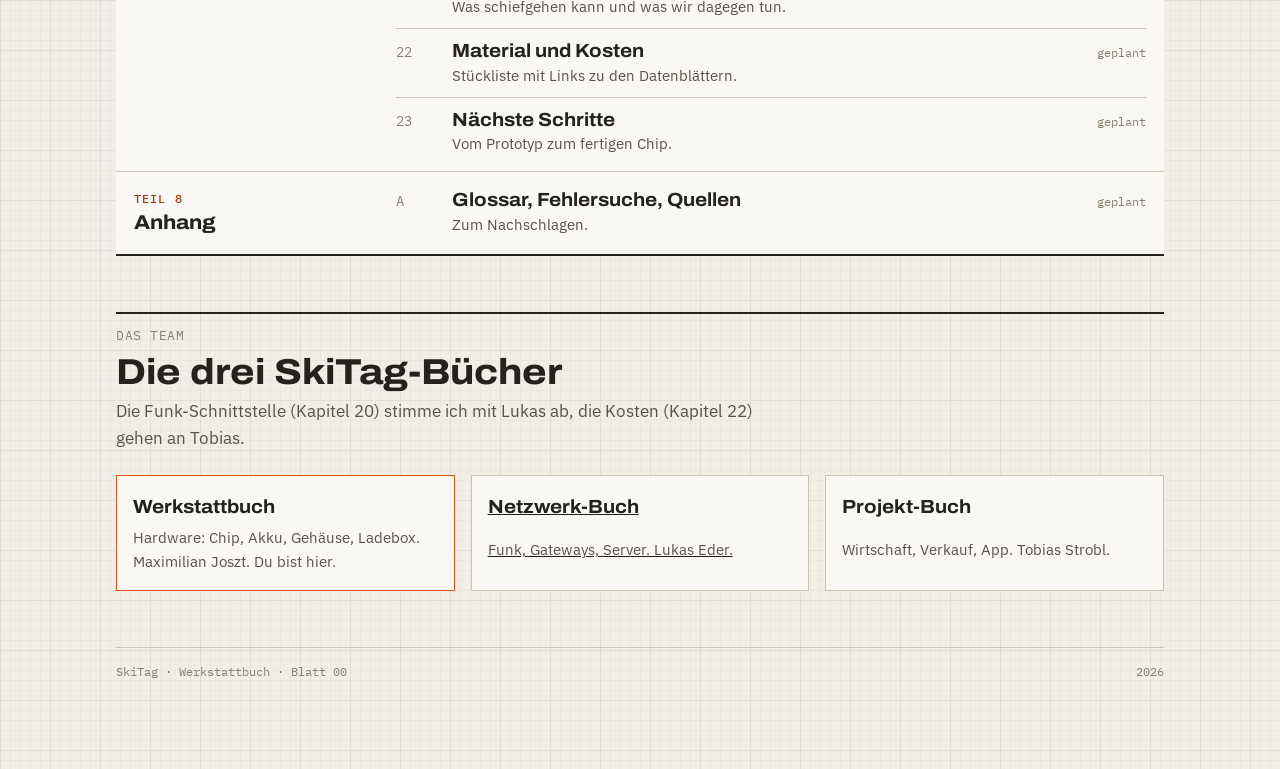
==== commit bbd26d3e: "Kapitel 4 „Blockschaltbild“ - Blockschaltbild mit vier Bereichen, antippbar, Energie- und   Signal-F" ====
--- a/docs/index.html
+++ b/docs/index.html
@@ -357,8 +357,8 @@
       </div>
       <div class="gruppe">
         <h3>Der Chip</h3>
-        <div class="kapitel naechstes"><span class="nr">04</span><span><strong>Blockschaltbild</strong><small>Alle Teile und wie sie zusammenhängen.</small></span><span class="stand">als Nächstes</span></div>
-        <div class="kapitel"><span class="nr">05</span><span><strong>Die Bauteile einzeln</strong><small>Funkmodul, GPS, Sensoren, Regler, Knopf, LED, Motor.</small></span><span class="stand">geplant</span></div>
+        <a class="kapitel fertig" href="kapitel-04.html"><span class="nr">04</span><span><strong>Blockschaltbild</strong><small>Alle Teile und wie sie zusammenhängen.</small></span><span class="stand">fertig</span></a>
+        <div class="kapitel naechstes"><span class="nr">05</span><span><strong>Die Bauteile einzeln</strong><small>Funkmodul, GPS, Sensoren, Regler, Knopf, LED, Motor.</small></span><span class="stand">als Nächstes</span></div>
         <div class="kapitel"><span class="nr">06</span><span><strong>Entscheidungen</strong><small>Warum dieses Funkmodul, GPS ja oder nein, warum Qi.</small></span><span class="stand">geplant</span></div>
         <div class="kapitel"><span class="nr">07</span><span><strong>Schaltplan</strong><small>Welcher Pin wohin geht.</small></span><span class="stand">geplant</span></div>
         <div class="kapitel"><span class="nr">08</span><span><strong>Die Platine</strong><small>Wo jedes Teil auf der Lochrasterplatte sitzt.</small></span><span class="stand">geplant</span></div>
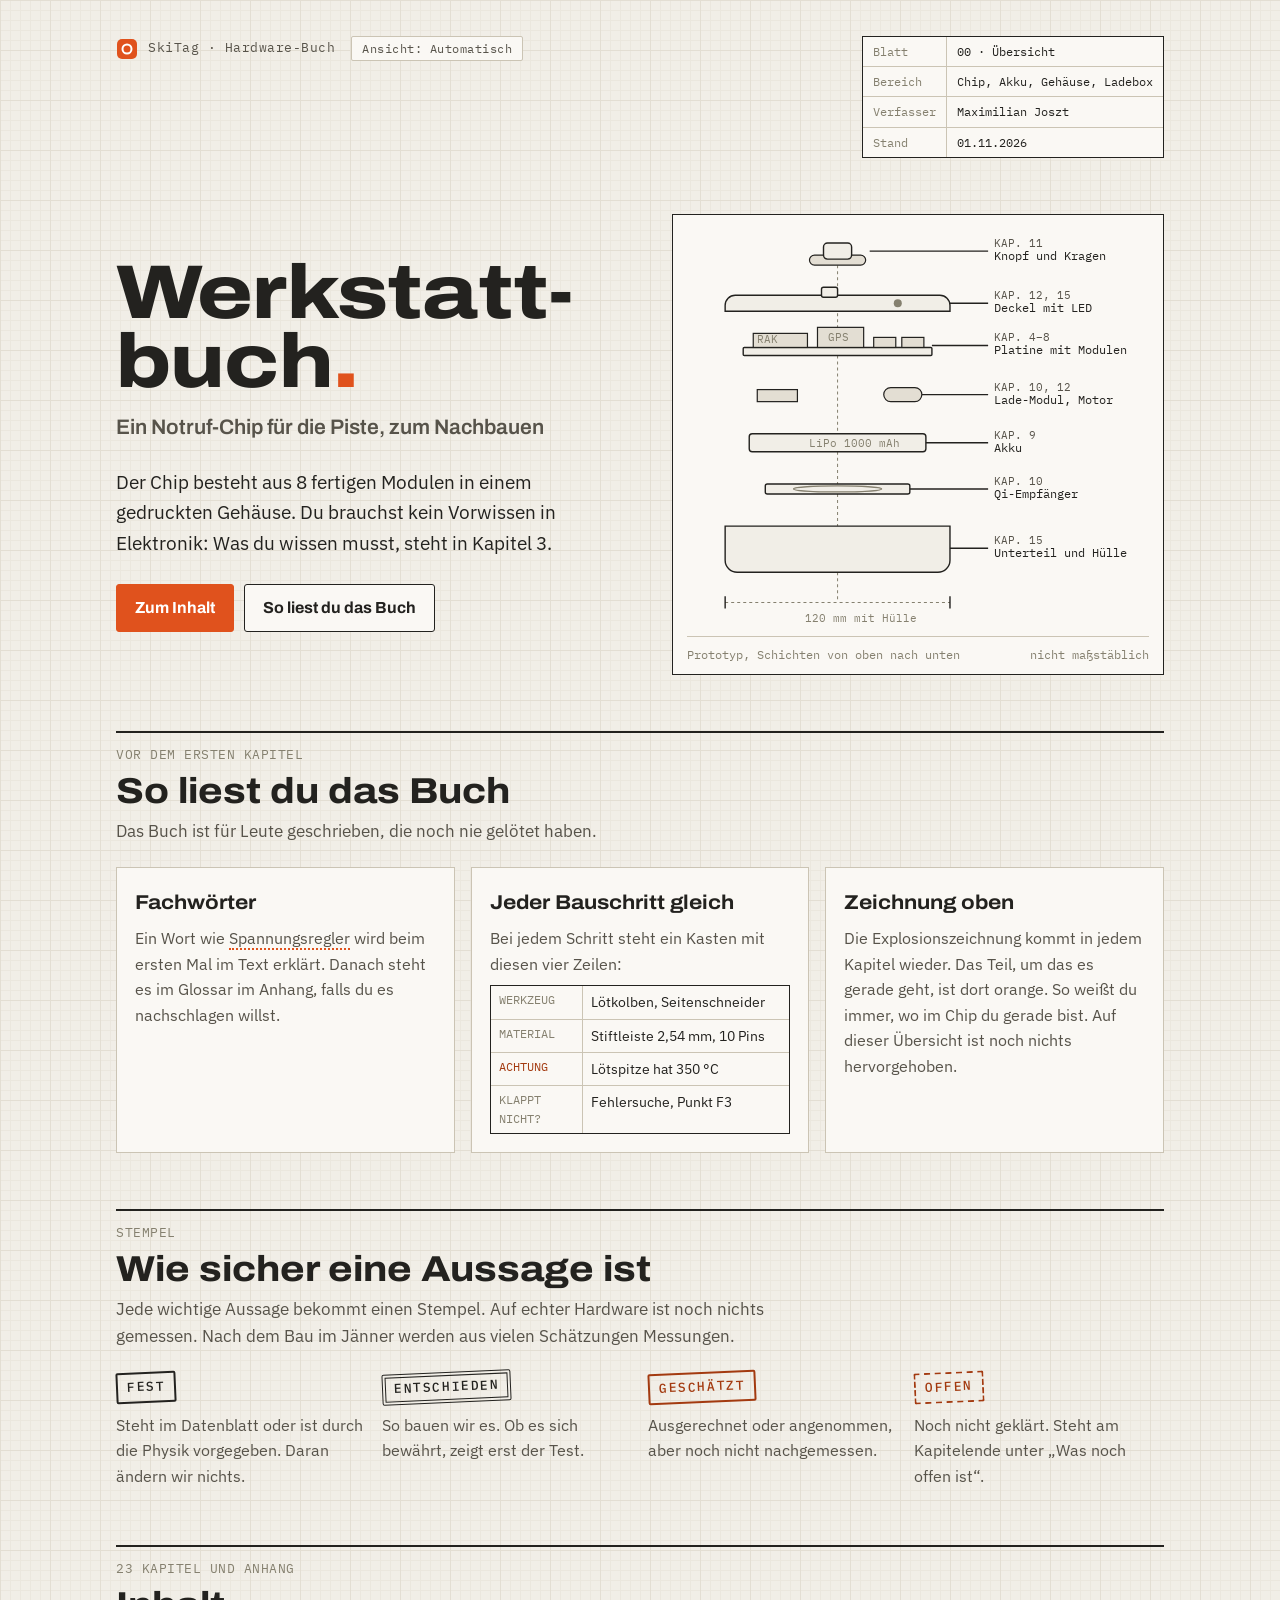
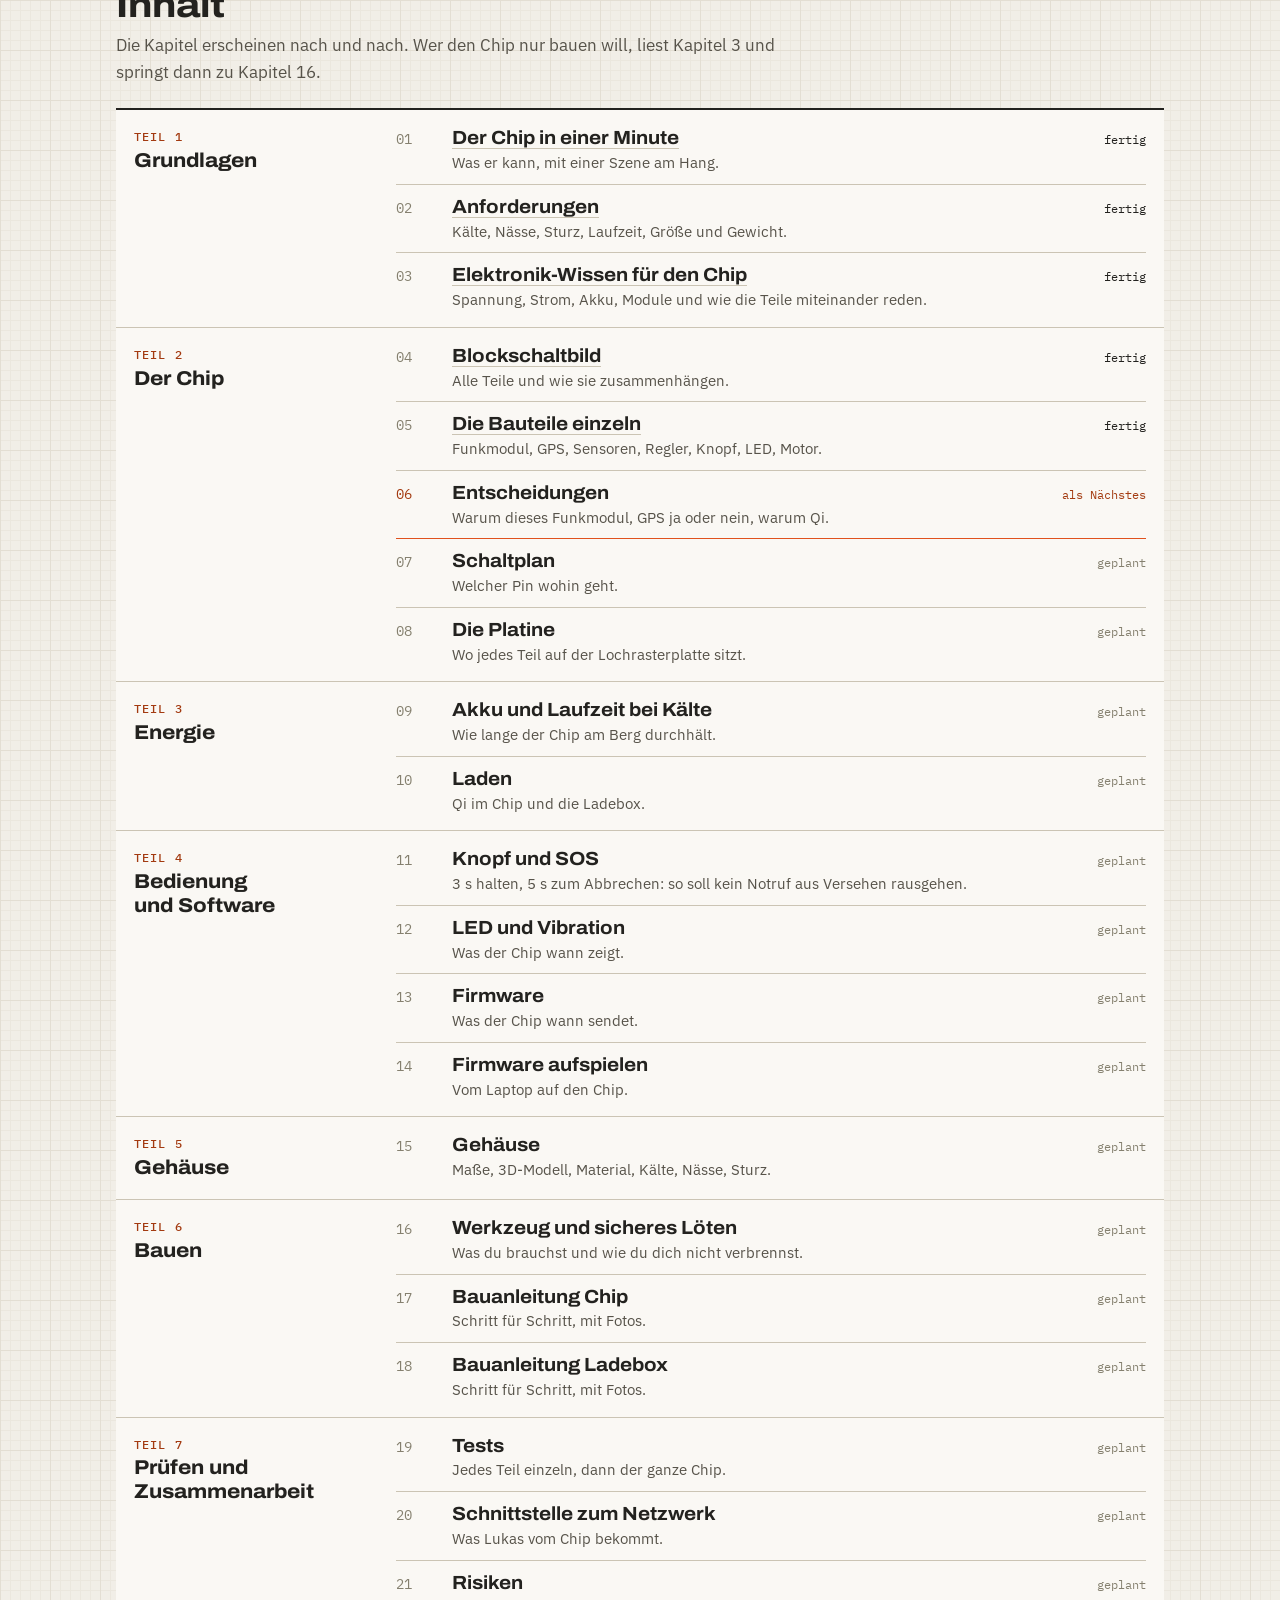
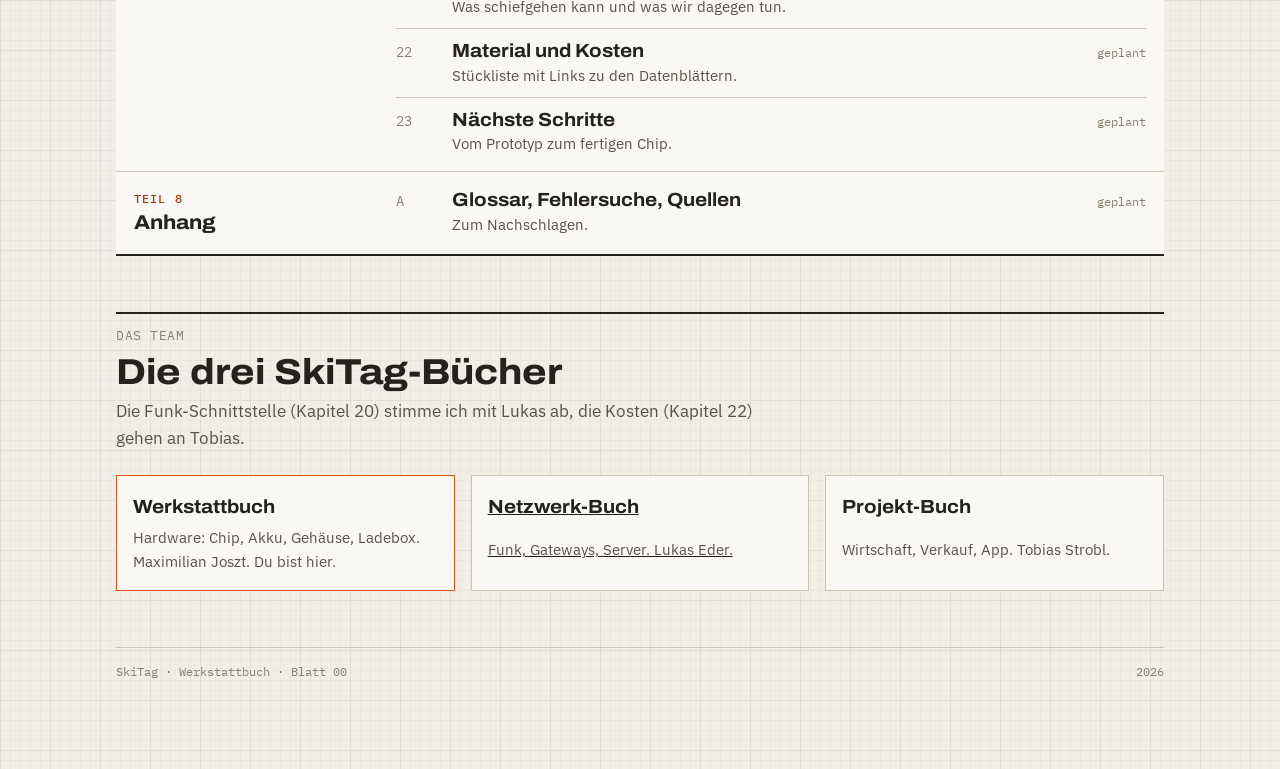
==== commit 015a5bef: "Kapitel 5 „Die Bauteile einzeln“ - 11 Bauteil-Karten mit Foto, kurzer Erklärung und aufklappbarer   " ====
--- a/docs/index.html
+++ b/docs/index.html
@@ -358,8 +358,8 @@
       <div class="gruppe">
         <h3>Der Chip</h3>
         <a class="kapitel fertig" href="kapitel-04.html"><span class="nr">04</span><span><strong>Blockschaltbild</strong><small>Alle Teile und wie sie zusammenhängen.</small></span><span class="stand">fertig</span></a>
-        <div class="kapitel naechstes"><span class="nr">05</span><span><strong>Die Bauteile einzeln</strong><small>Funkmodul, GPS, Sensoren, Regler, Knopf, LED, Motor.</small></span><span class="stand">als Nächstes</span></div>
-        <div class="kapitel"><span class="nr">06</span><span><strong>Entscheidungen</strong><small>Warum dieses Funkmodul, GPS ja oder nein, warum Qi.</small></span><span class="stand">geplant</span></div>
+        <a class="kapitel fertig" href="kapitel-05.html"><span class="nr">05</span><span><strong>Die Bauteile einzeln</strong><small>Funkmodul, GPS, Sensoren, Regler, Knopf, LED, Motor.</small></span><span class="stand">fertig</span></a>
+        <div class="kapitel naechstes"><span class="nr">06</span><span><strong>Entscheidungen</strong><small>Warum dieses Funkmodul, GPS ja oder nein, warum Qi.</small></span><span class="stand">als Nächstes</span></div>
         <div class="kapitel"><span class="nr">07</span><span><strong>Schaltplan</strong><small>Welcher Pin wohin geht.</small></span><span class="stand">geplant</span></div>
         <div class="kapitel"><span class="nr">08</span><span><strong>Die Platine</strong><small>Wo jedes Teil auf der Lochrasterplatte sitzt.</small></span><span class="stand">geplant</span></div>
       </div>
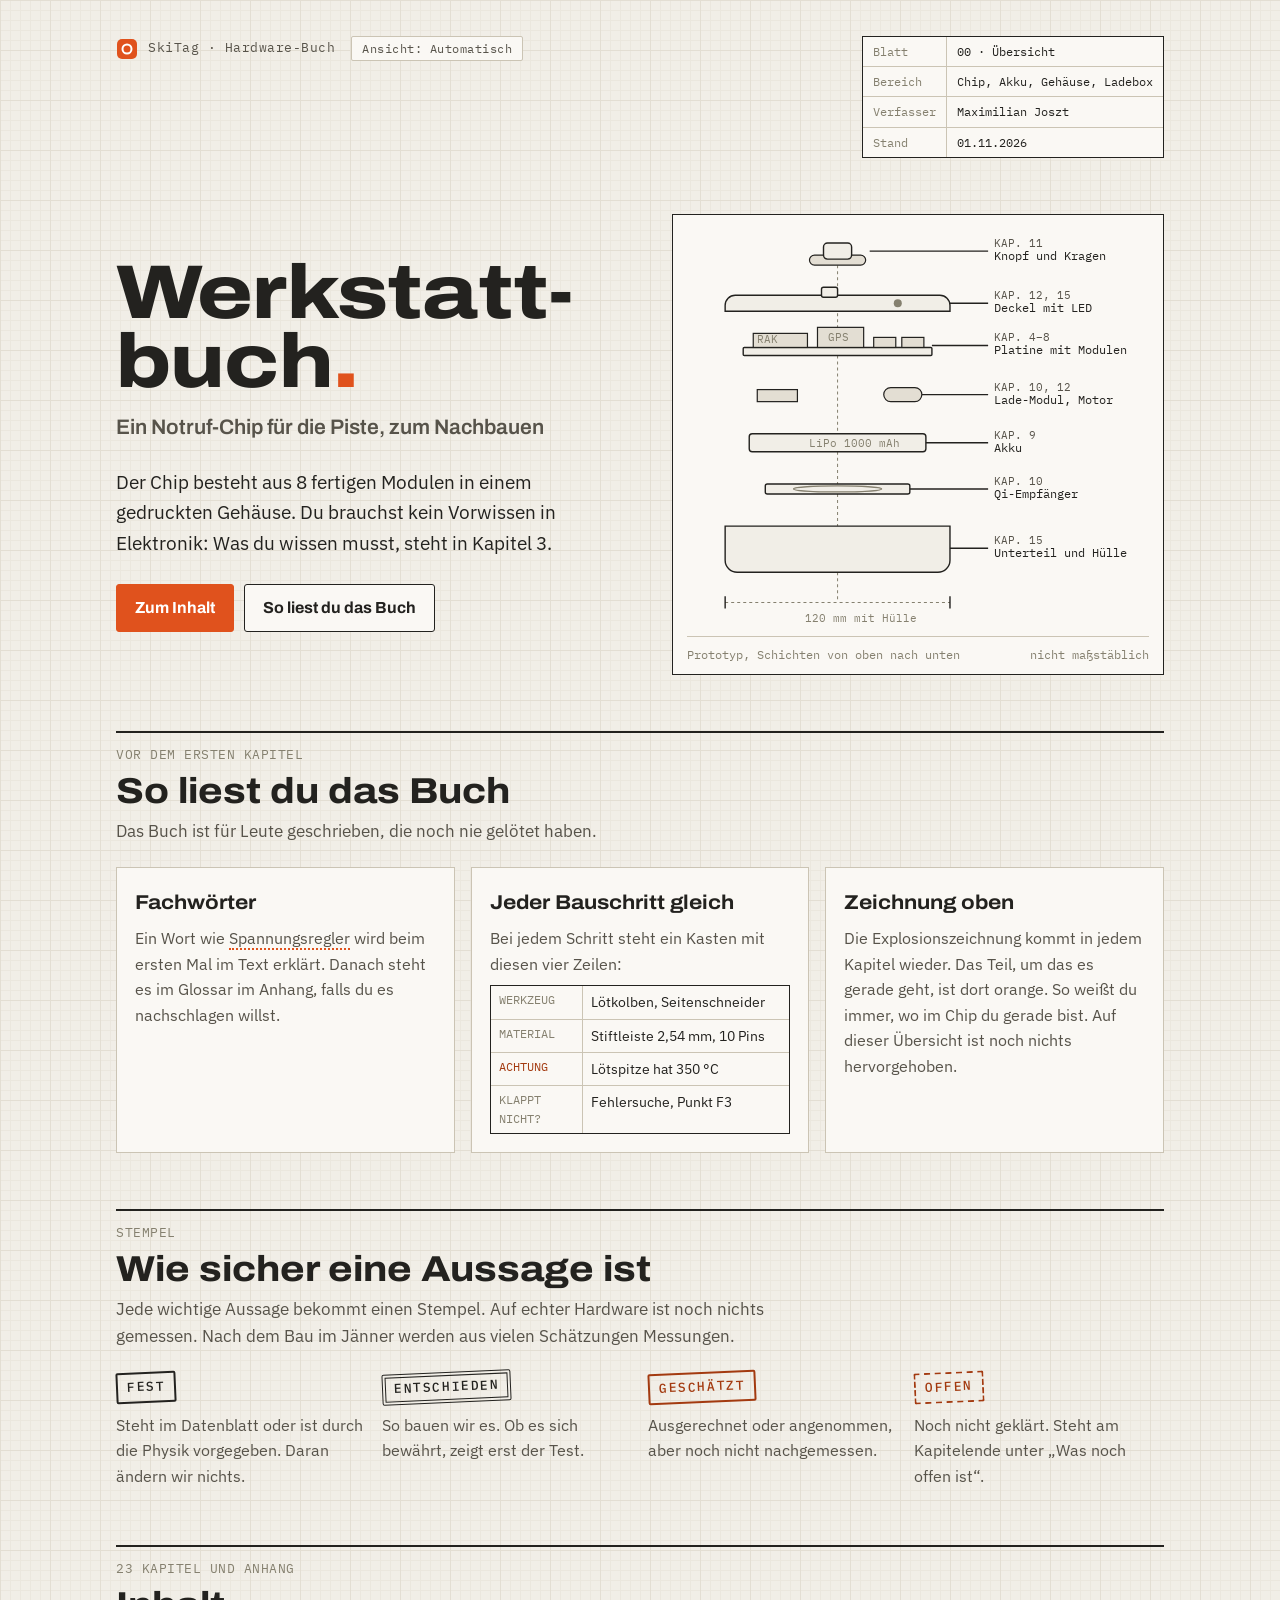
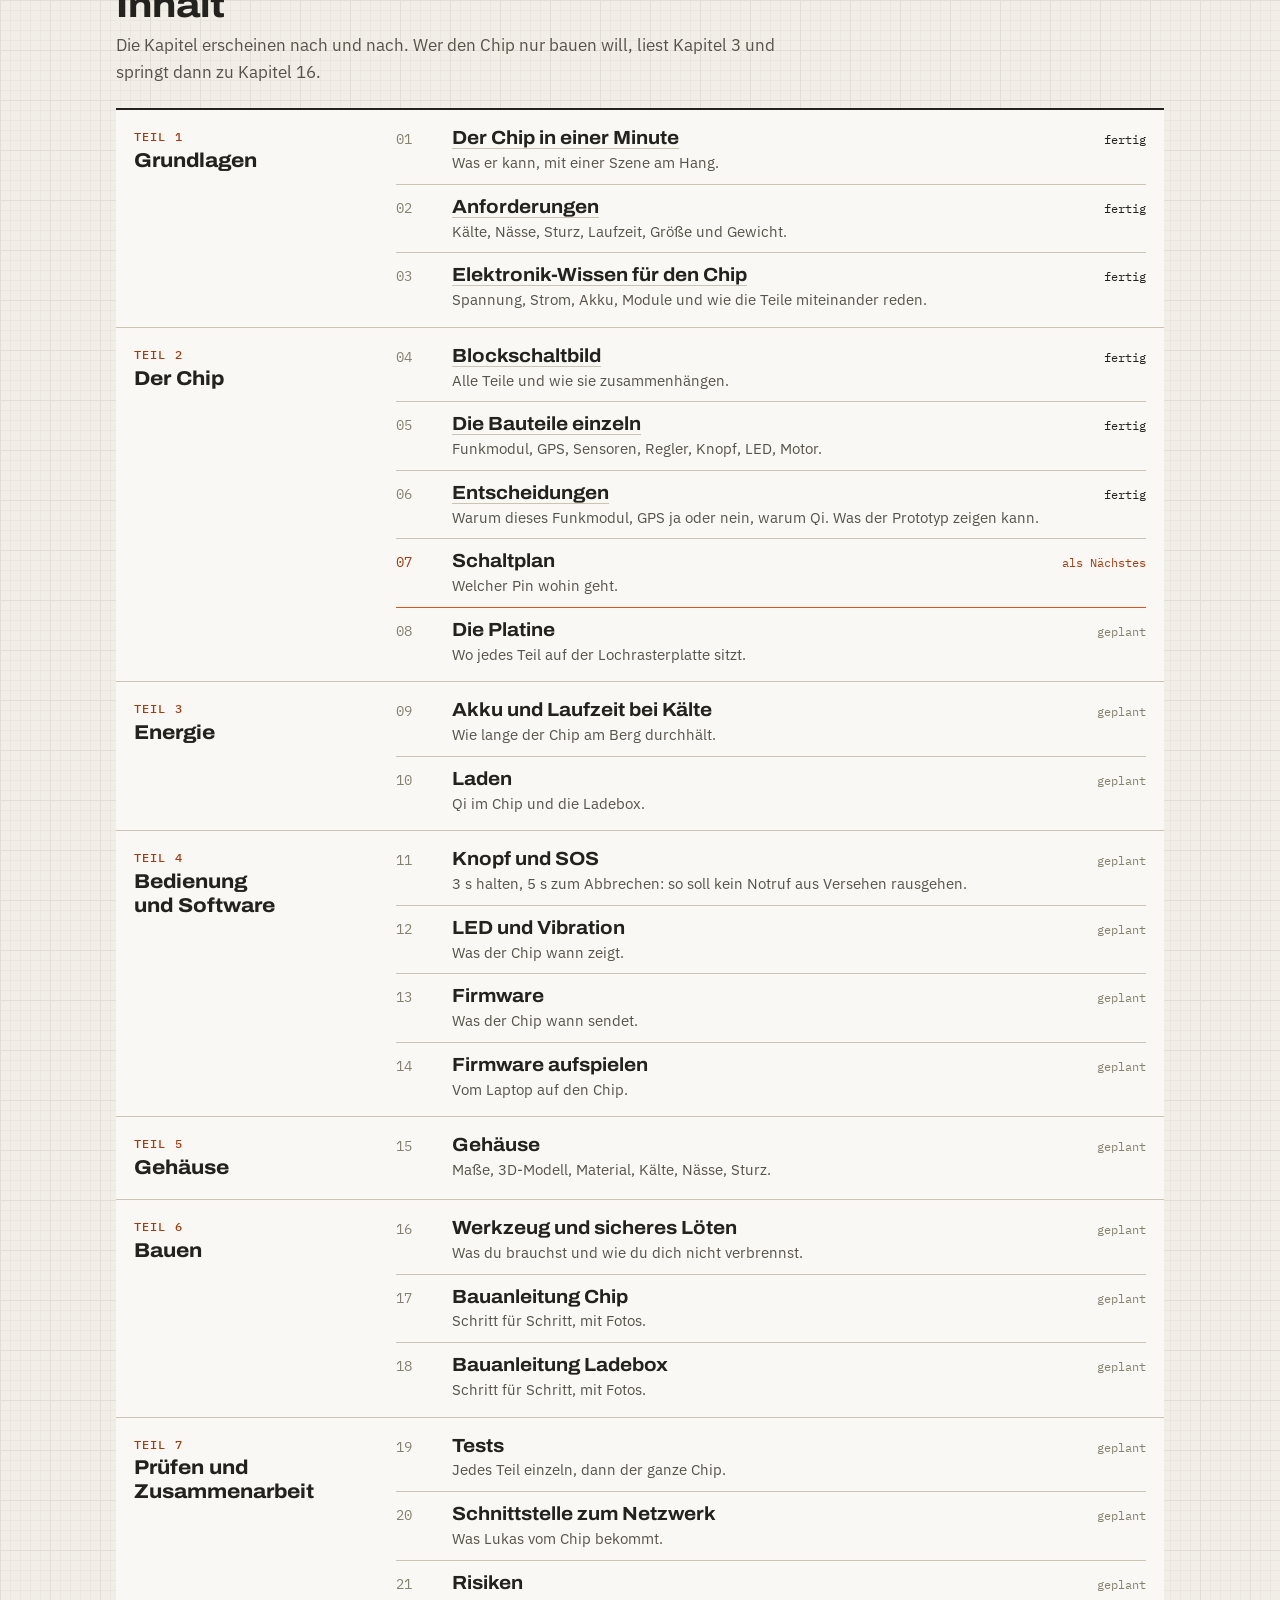
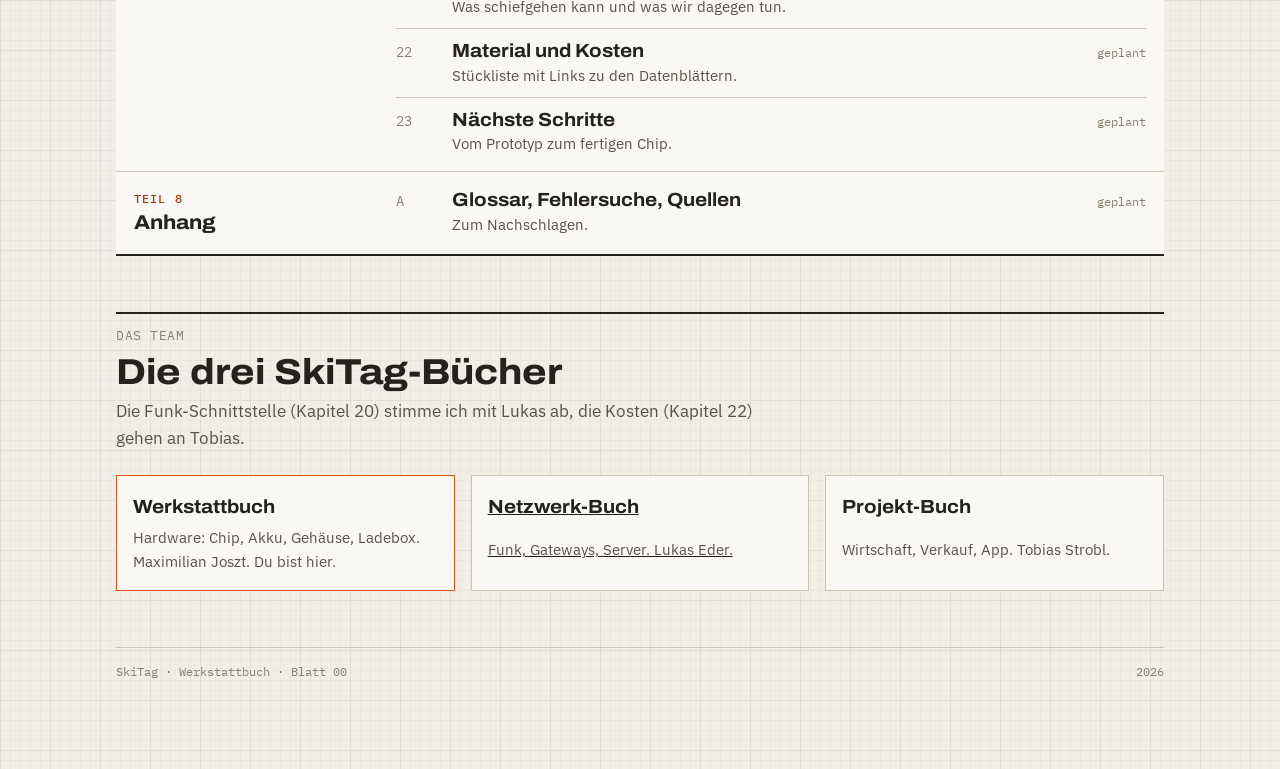
==== commit 58595716: "Kapitel 6: Entscheidungen Co-Authored-By: Claude Opus 5.5 <noreply@anthropic.com> Claude-Session: ht" ====
--- a/docs/index.html
+++ b/docs/index.html
@@ -359,8 +359,8 @@
         <h3>Der Chip</h3>
         <a class="kapitel fertig" href="kapitel-04.html"><span class="nr">04</span><span><strong>Blockschaltbild</strong><small>Alle Teile und wie sie zusammenhängen.</small></span><span class="stand">fertig</span></a>
         <a class="kapitel fertig" href="kapitel-05.html"><span class="nr">05</span><span><strong>Die Bauteile einzeln</strong><small>Funkmodul, GPS, Sensoren, Regler, Knopf, LED, Motor.</small></span><span class="stand">fertig</span></a>
-        <div class="kapitel naechstes"><span class="nr">06</span><span><strong>Entscheidungen</strong><small>Warum dieses Funkmodul, GPS ja oder nein, warum Qi.</small></span><span class="stand">als Nächstes</span></div>
-        <div class="kapitel"><span class="nr">07</span><span><strong>Schaltplan</strong><small>Welcher Pin wohin geht.</small></span><span class="stand">geplant</span></div>
+        <a class="kapitel fertig" href="kapitel-06.html"><span class="nr">06</span><span><strong>Entscheidungen</strong><small>Warum dieses Funkmodul, GPS ja oder nein, warum Qi. Was der Prototyp zeigen kann.</small></span><span class="stand">fertig</span></a>
+        <div class="kapitel naechstes"><span class="nr">07</span><span><strong>Schaltplan</strong><small>Welcher Pin wohin geht.</small></span><span class="stand">als Nächstes</span></div>
         <div class="kapitel"><span class="nr">08</span><span><strong>Die Platine</strong><small>Wo jedes Teil auf der Lochrasterplatte sitzt.</small></span><span class="stand">geplant</span></div>
       </div>
       <div class="gruppe">
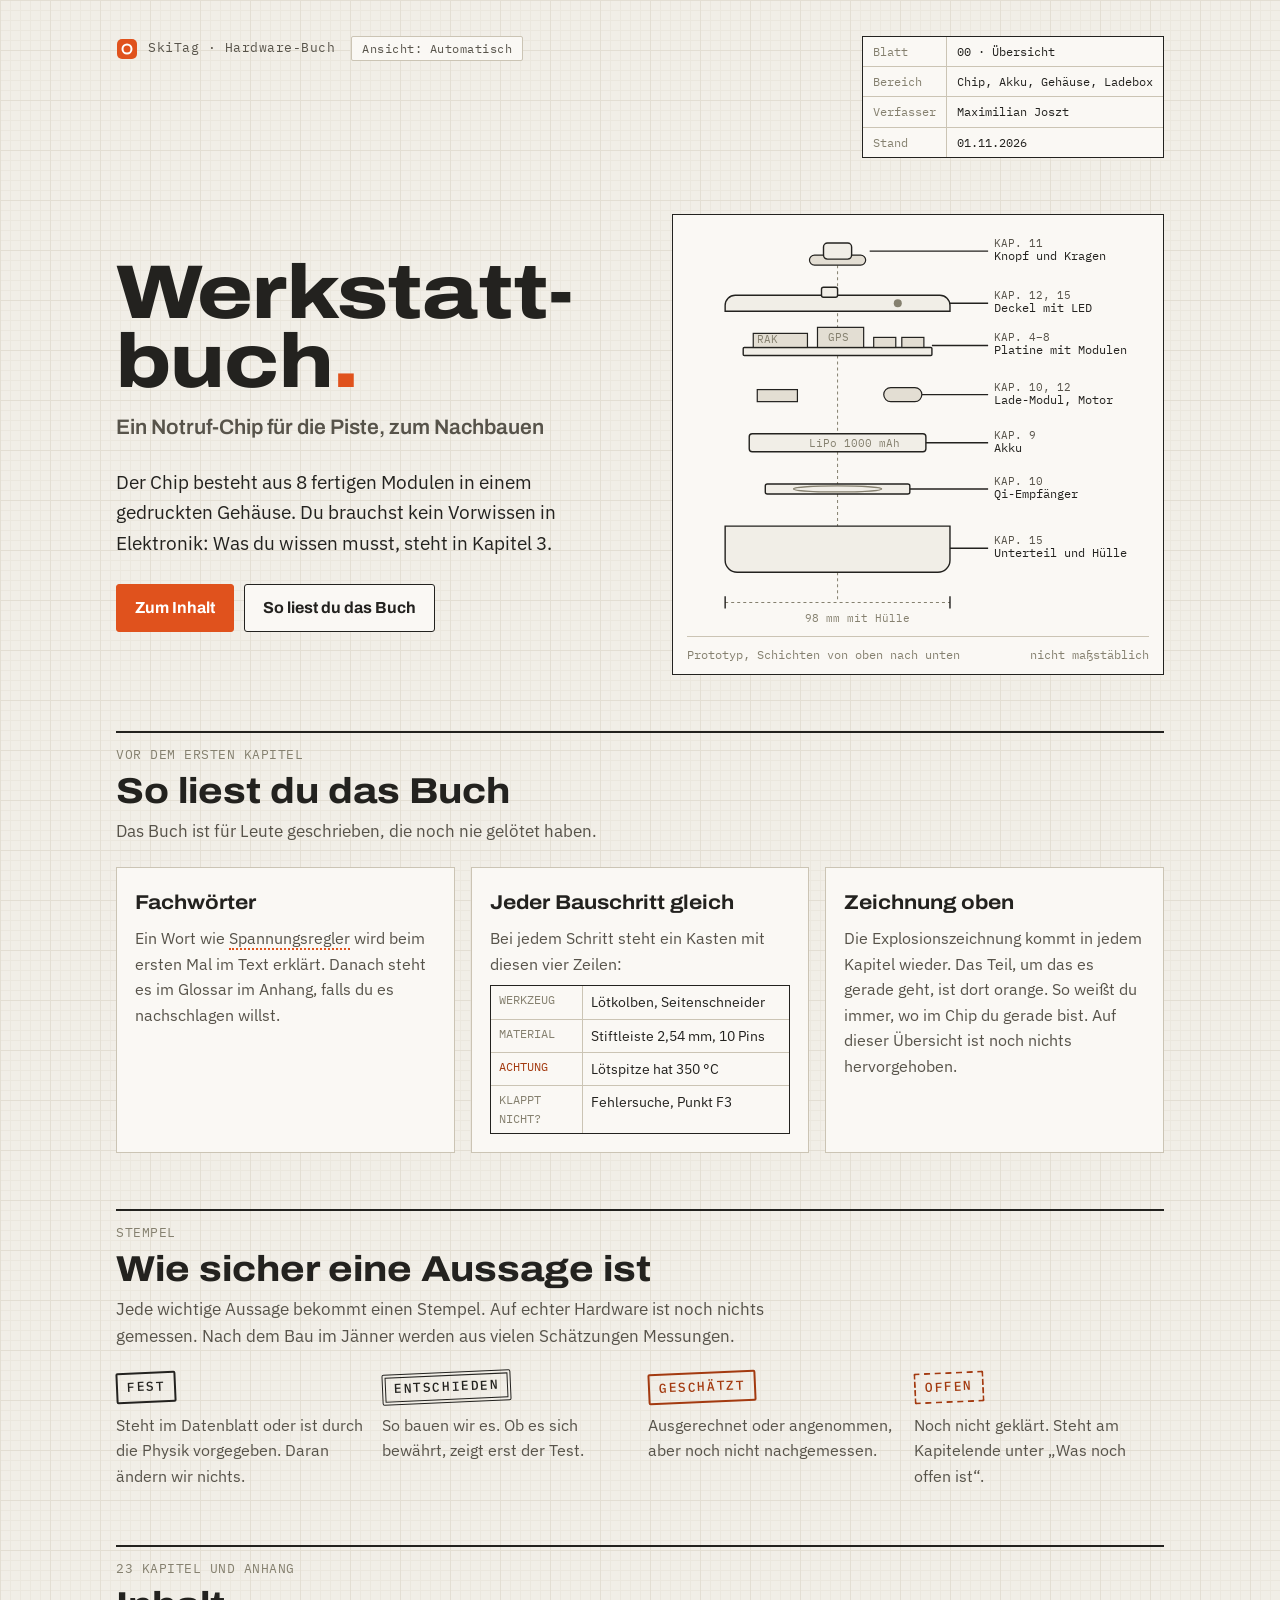
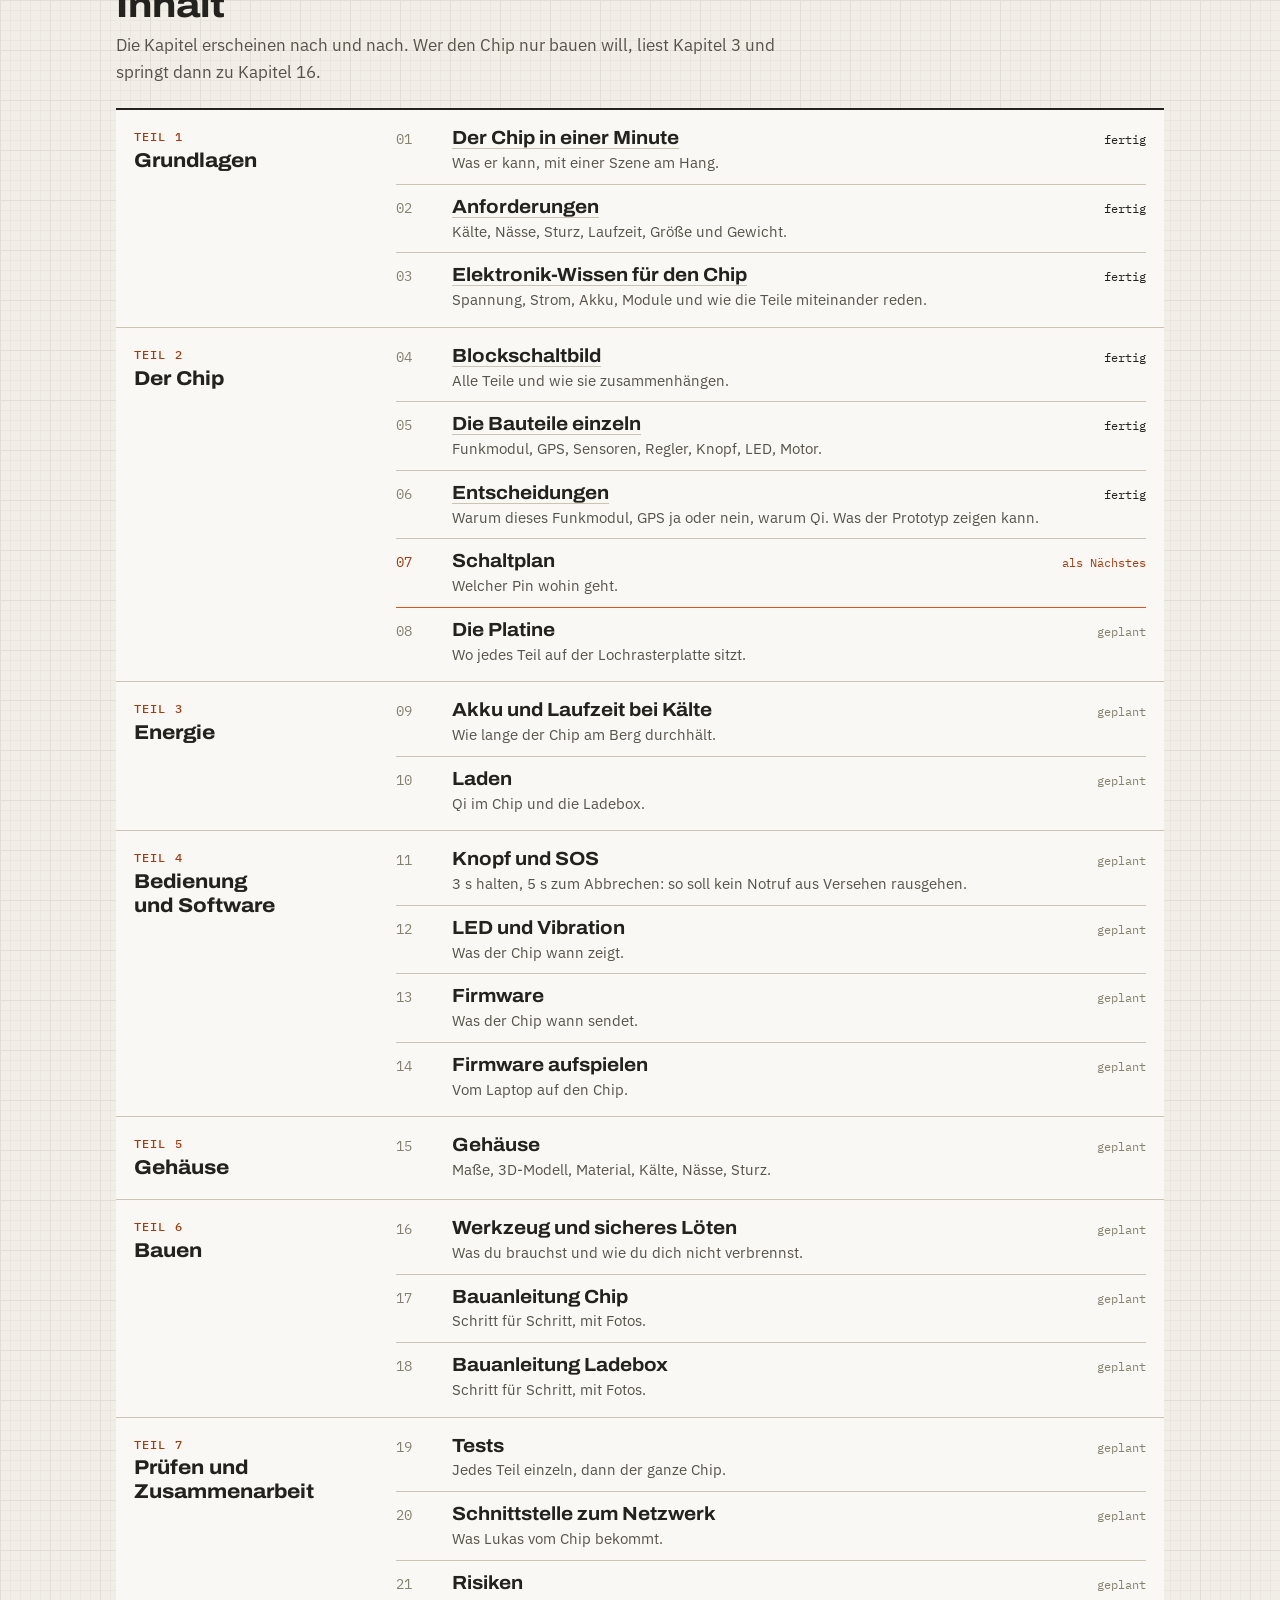
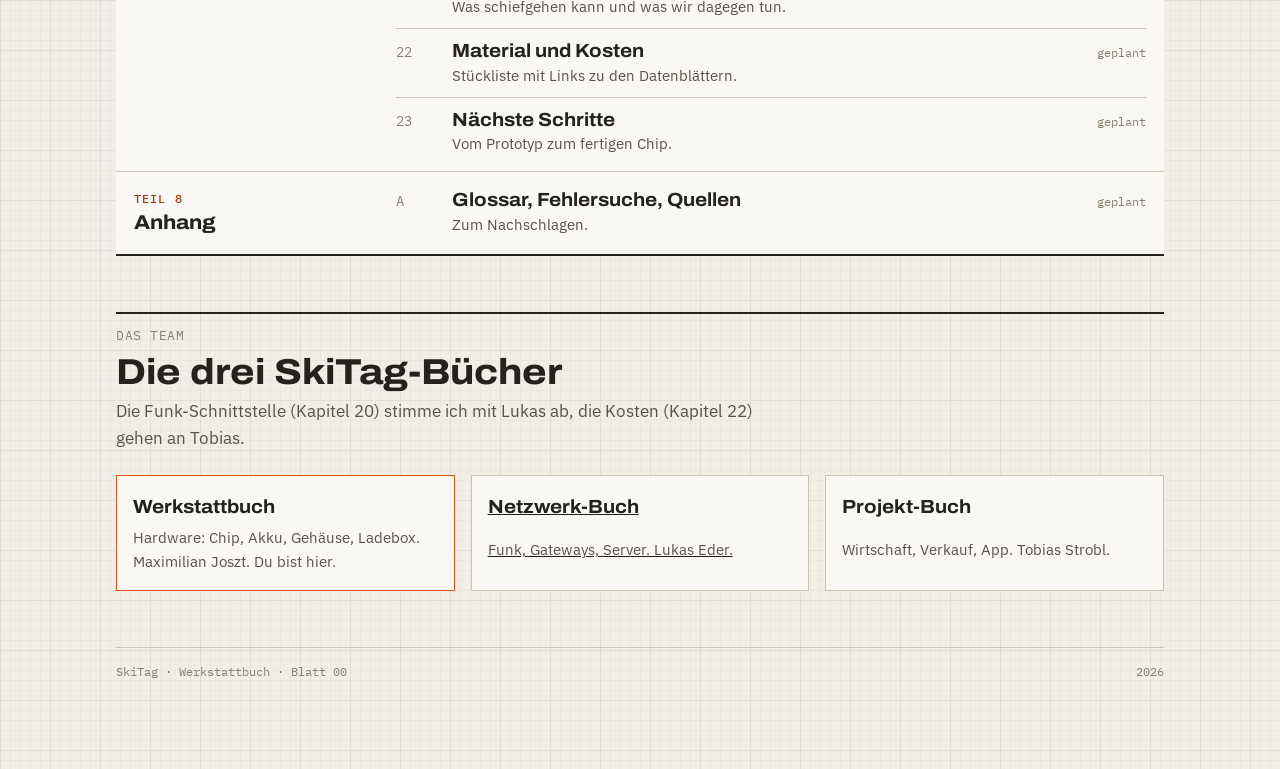
==== commit 4ee4f38d: "Gehäuse hochkant (98 × 74 × 32 mm), schwarz mit orangem Rand Co-Authored-By: Claude Opus 5.5 <norepl" ====
--- a/docs/index.html
+++ b/docs/index.html
@@ -294,7 +294,7 @@
 
         <path class="z-hilfe" d="M38 372 H262"/>
         <path class="z-linie" d="M38 366 V378 M262 366 V378"/>
-        <text class="z-klein" x="118" y="392">120 mm mit Hülle</text>
+        <text class="z-klein" x="118" y="392">98 mm mit Hülle</text>
       </svg>
       <figcaption><span>Prototyp, Schichten von oben nach unten</span><span>nicht maßstäblich</span></figcaption>
     </figure>
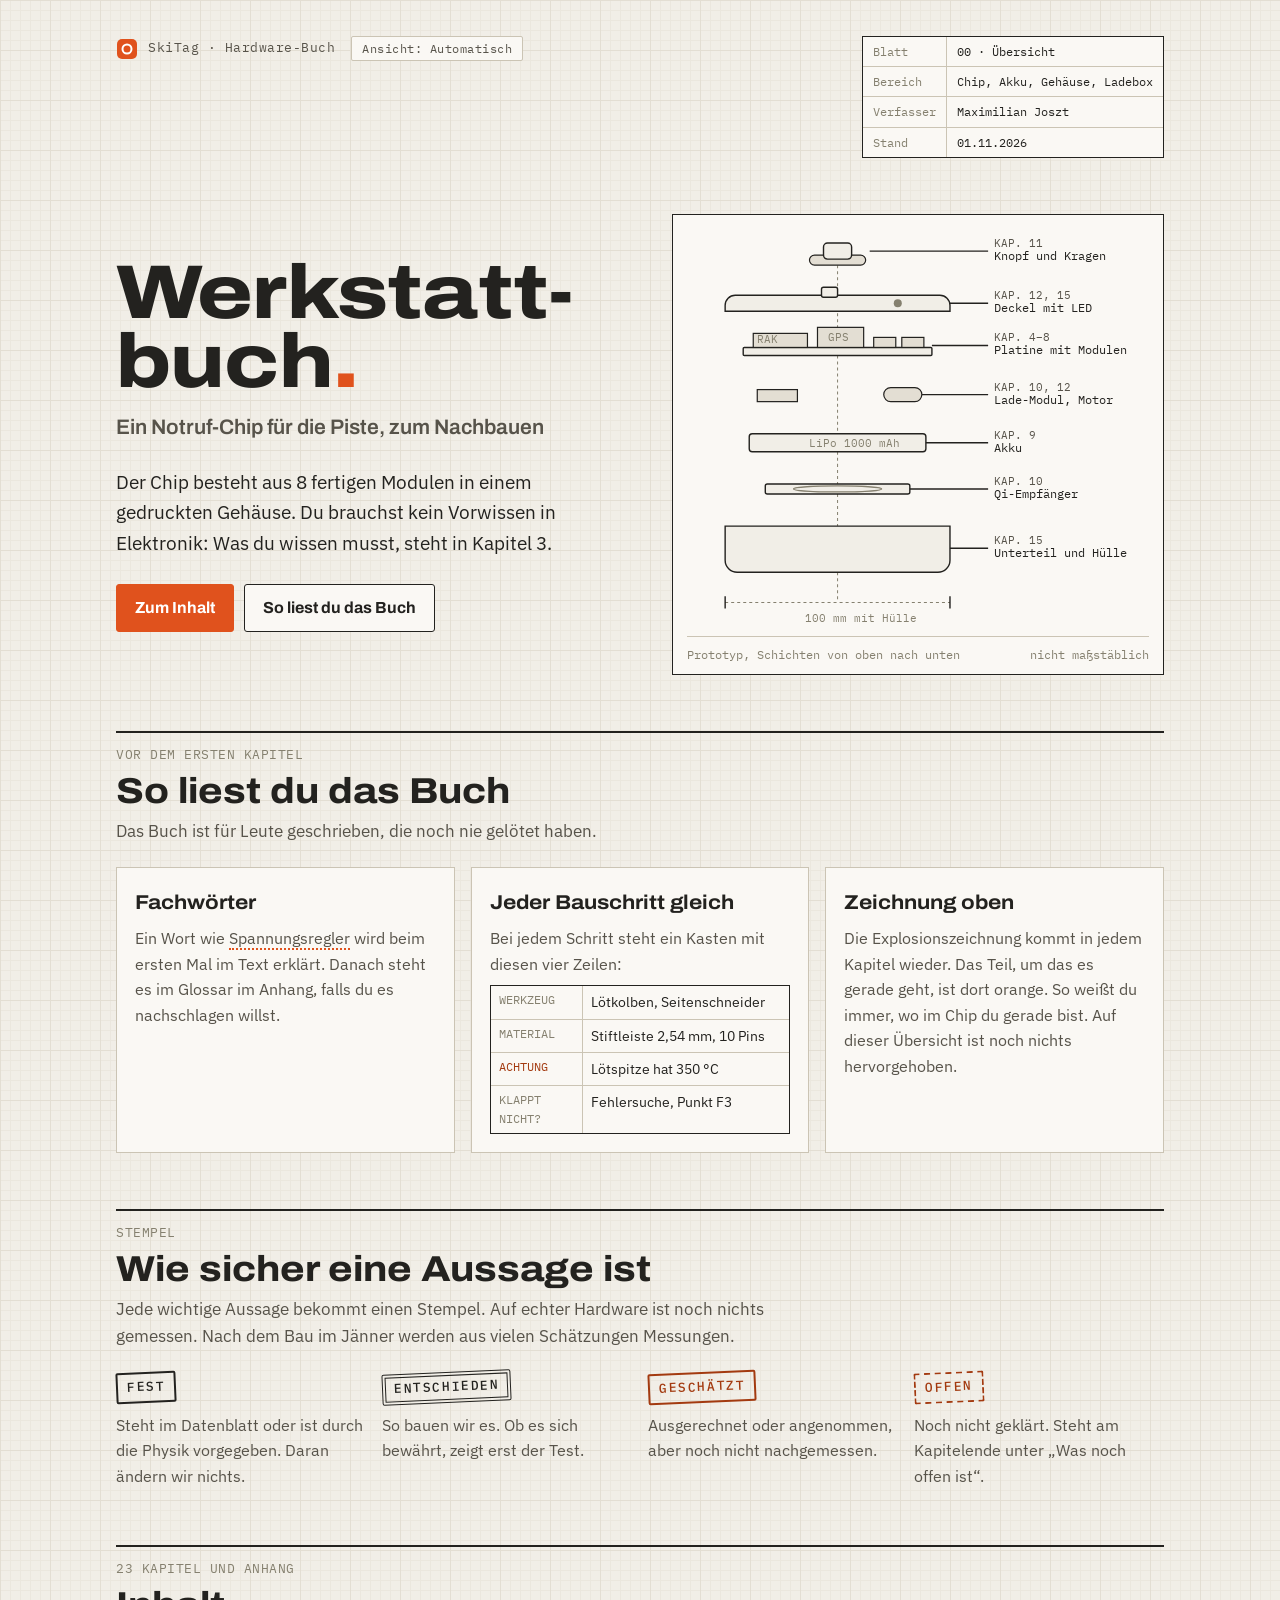
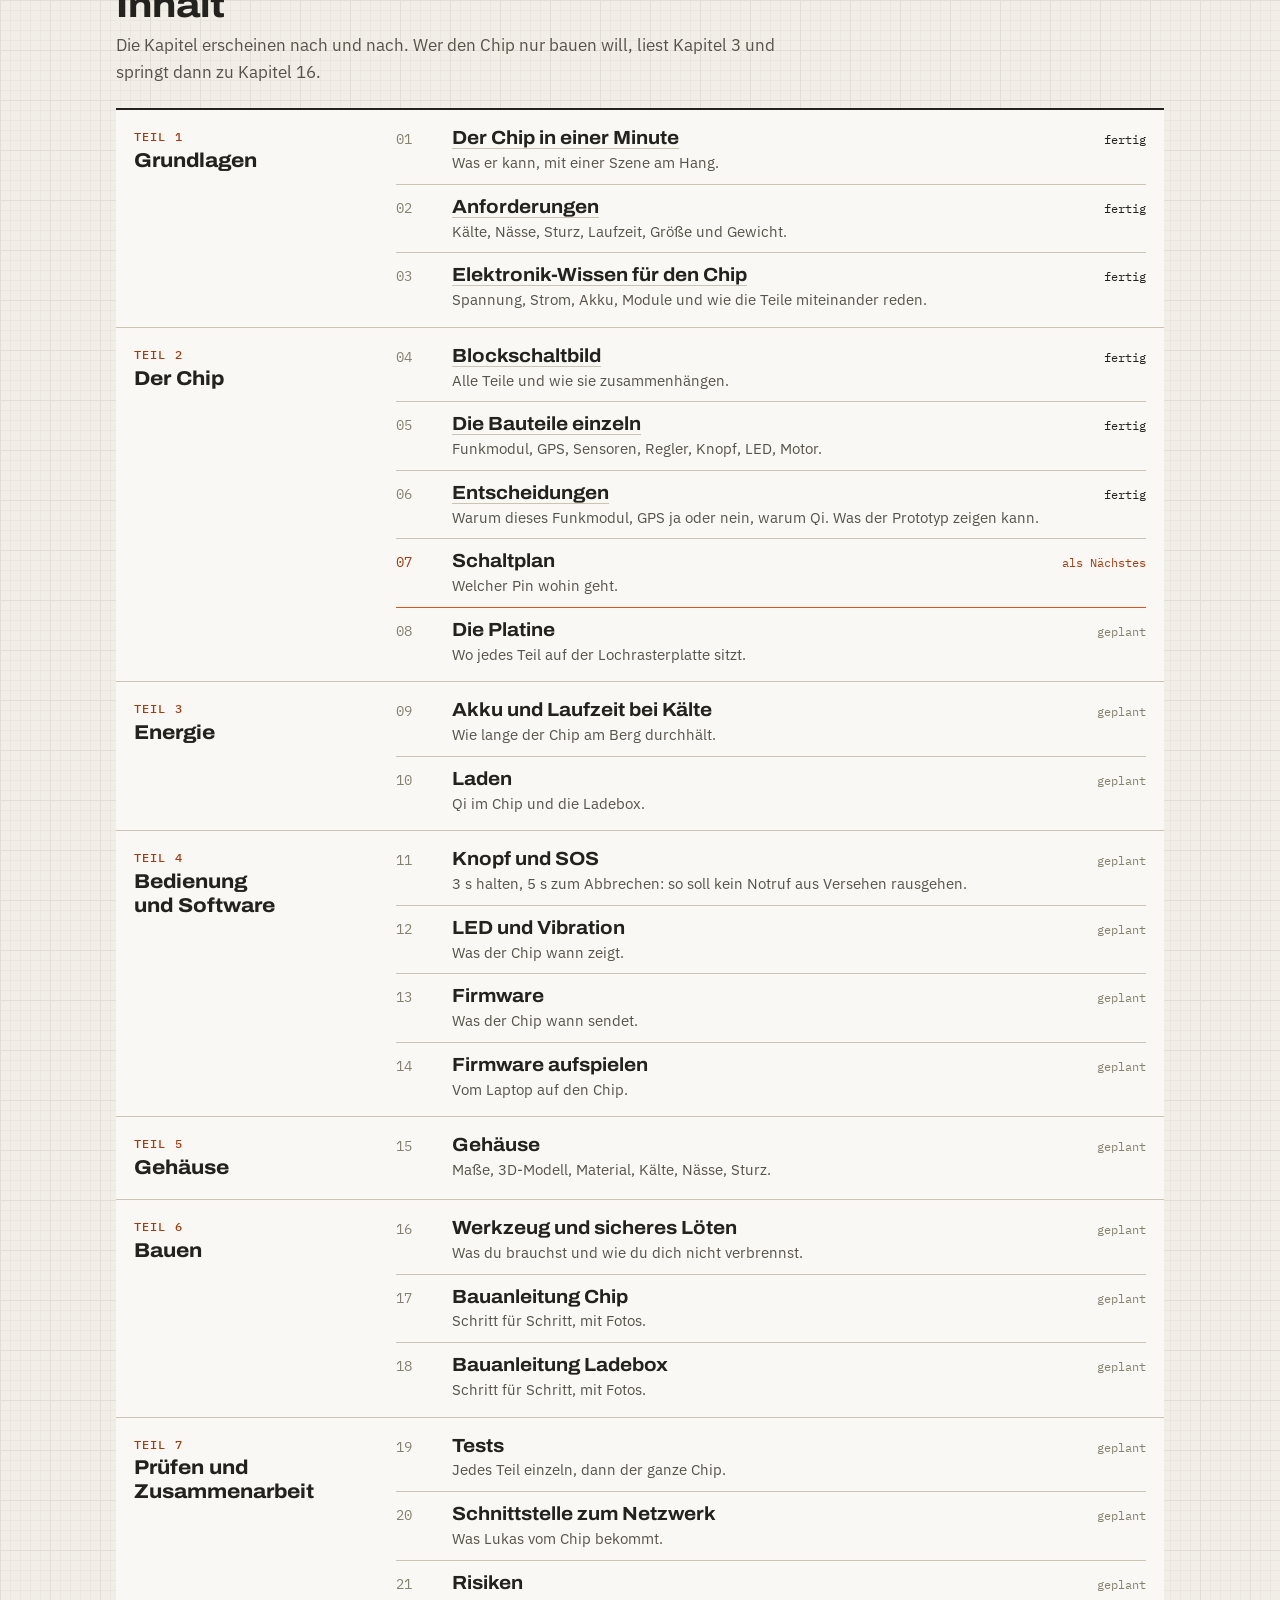
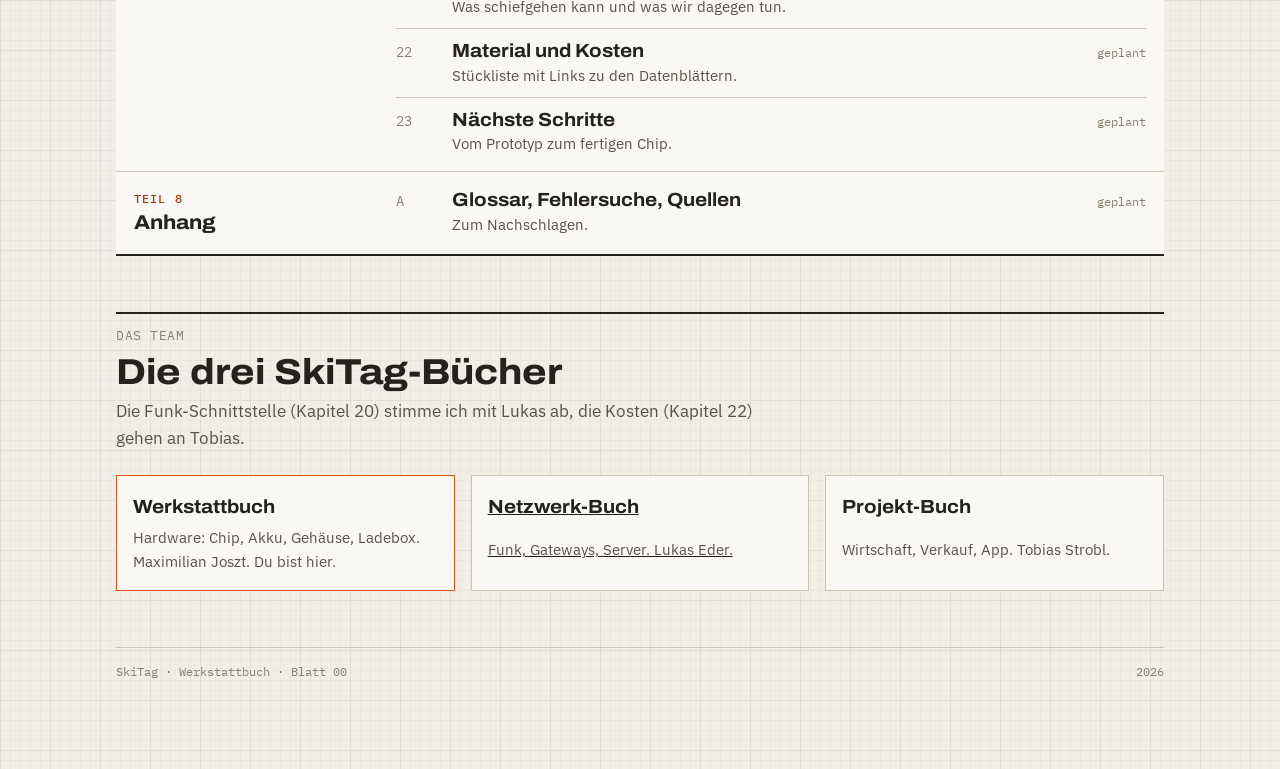
==== commit 73e07838: "Knopf 25 mm (2-Euro-Münze), fertiger Chip ca. 66 × 46 × 18 mm, Prototyp 100 × 76 × 32 mm; 3D-Modelle" ====
--- a/docs/index.html
+++ b/docs/index.html
@@ -294,7 +294,7 @@
 
         <path class="z-hilfe" d="M38 372 H262"/>
         <path class="z-linie" d="M38 366 V378 M262 366 V378"/>
-        <text class="z-klein" x="118" y="392">98 mm mit Hülle</text>
+        <text class="z-klein" x="118" y="392">100 mm mit Hülle</text>
       </svg>
       <figcaption><span>Prototyp, Schichten von oben nach unten</span><span>nicht maßstäblich</span></figcaption>
     </figure>
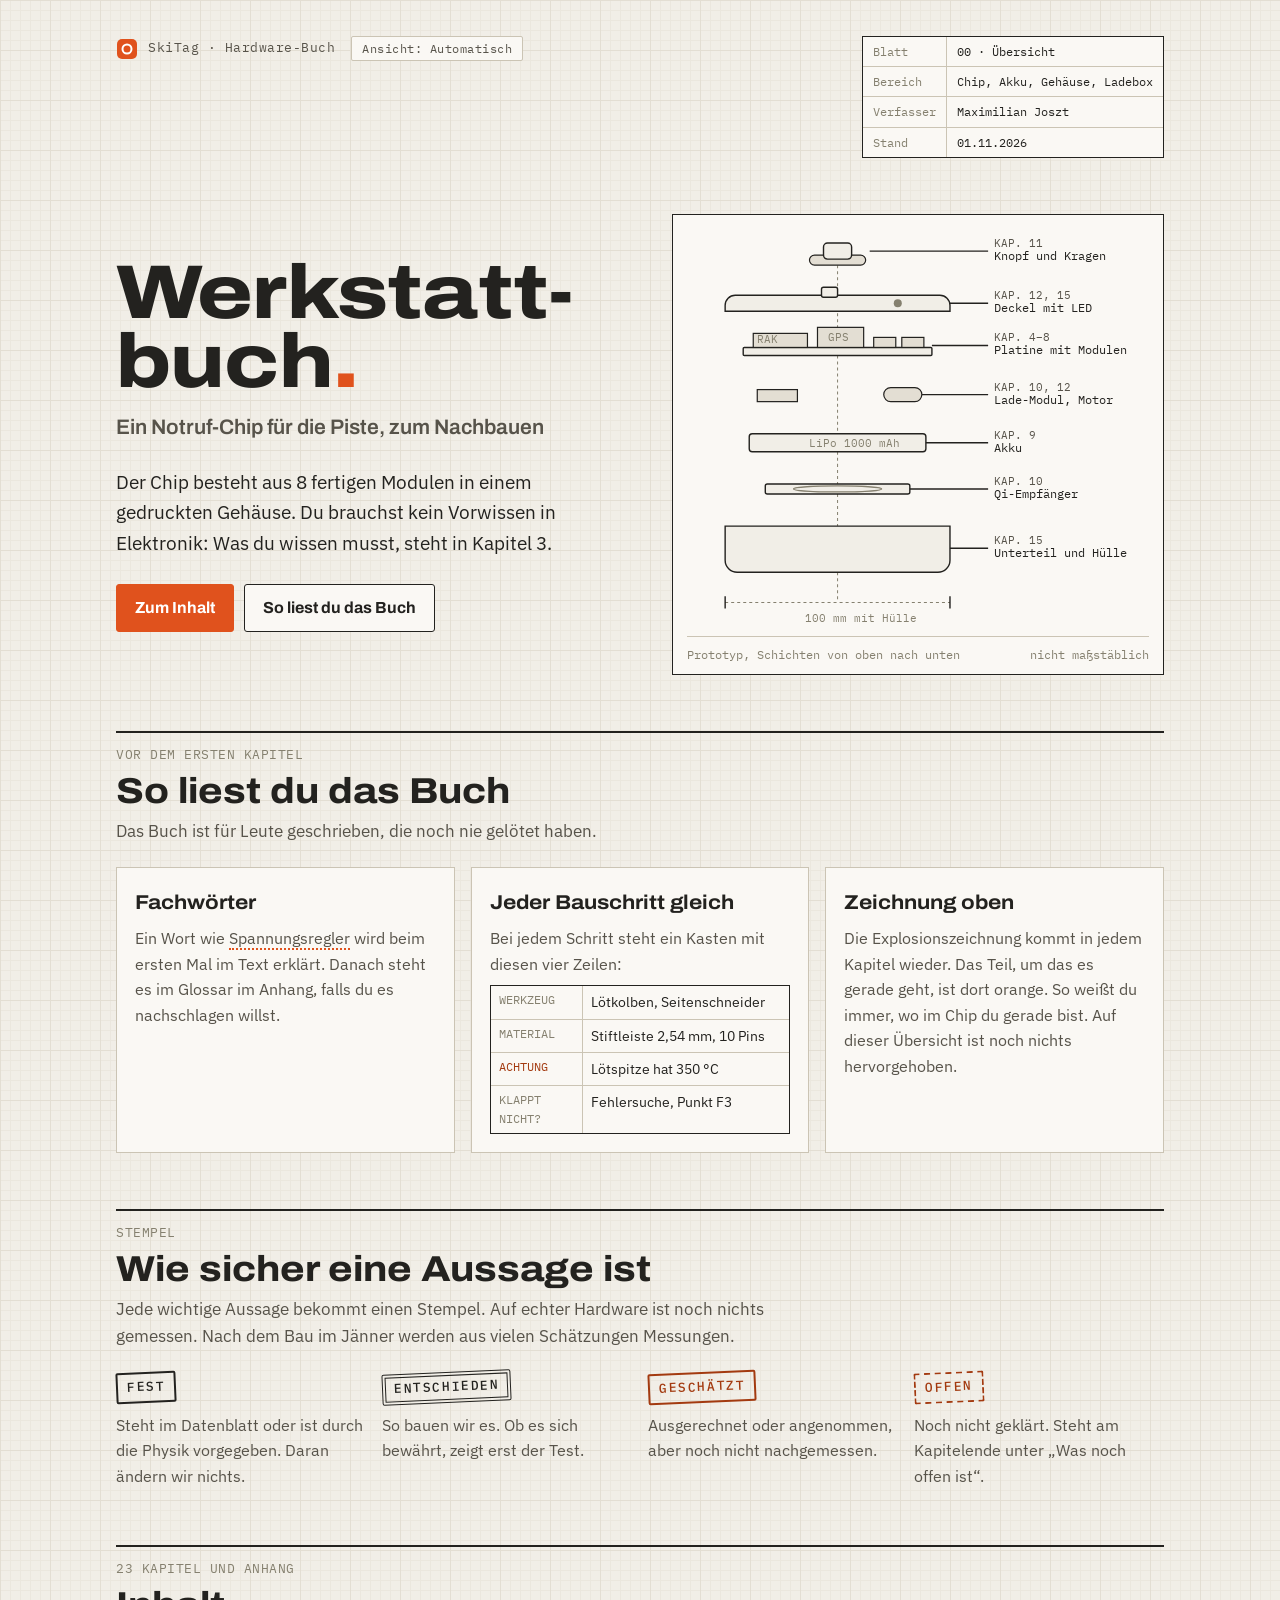
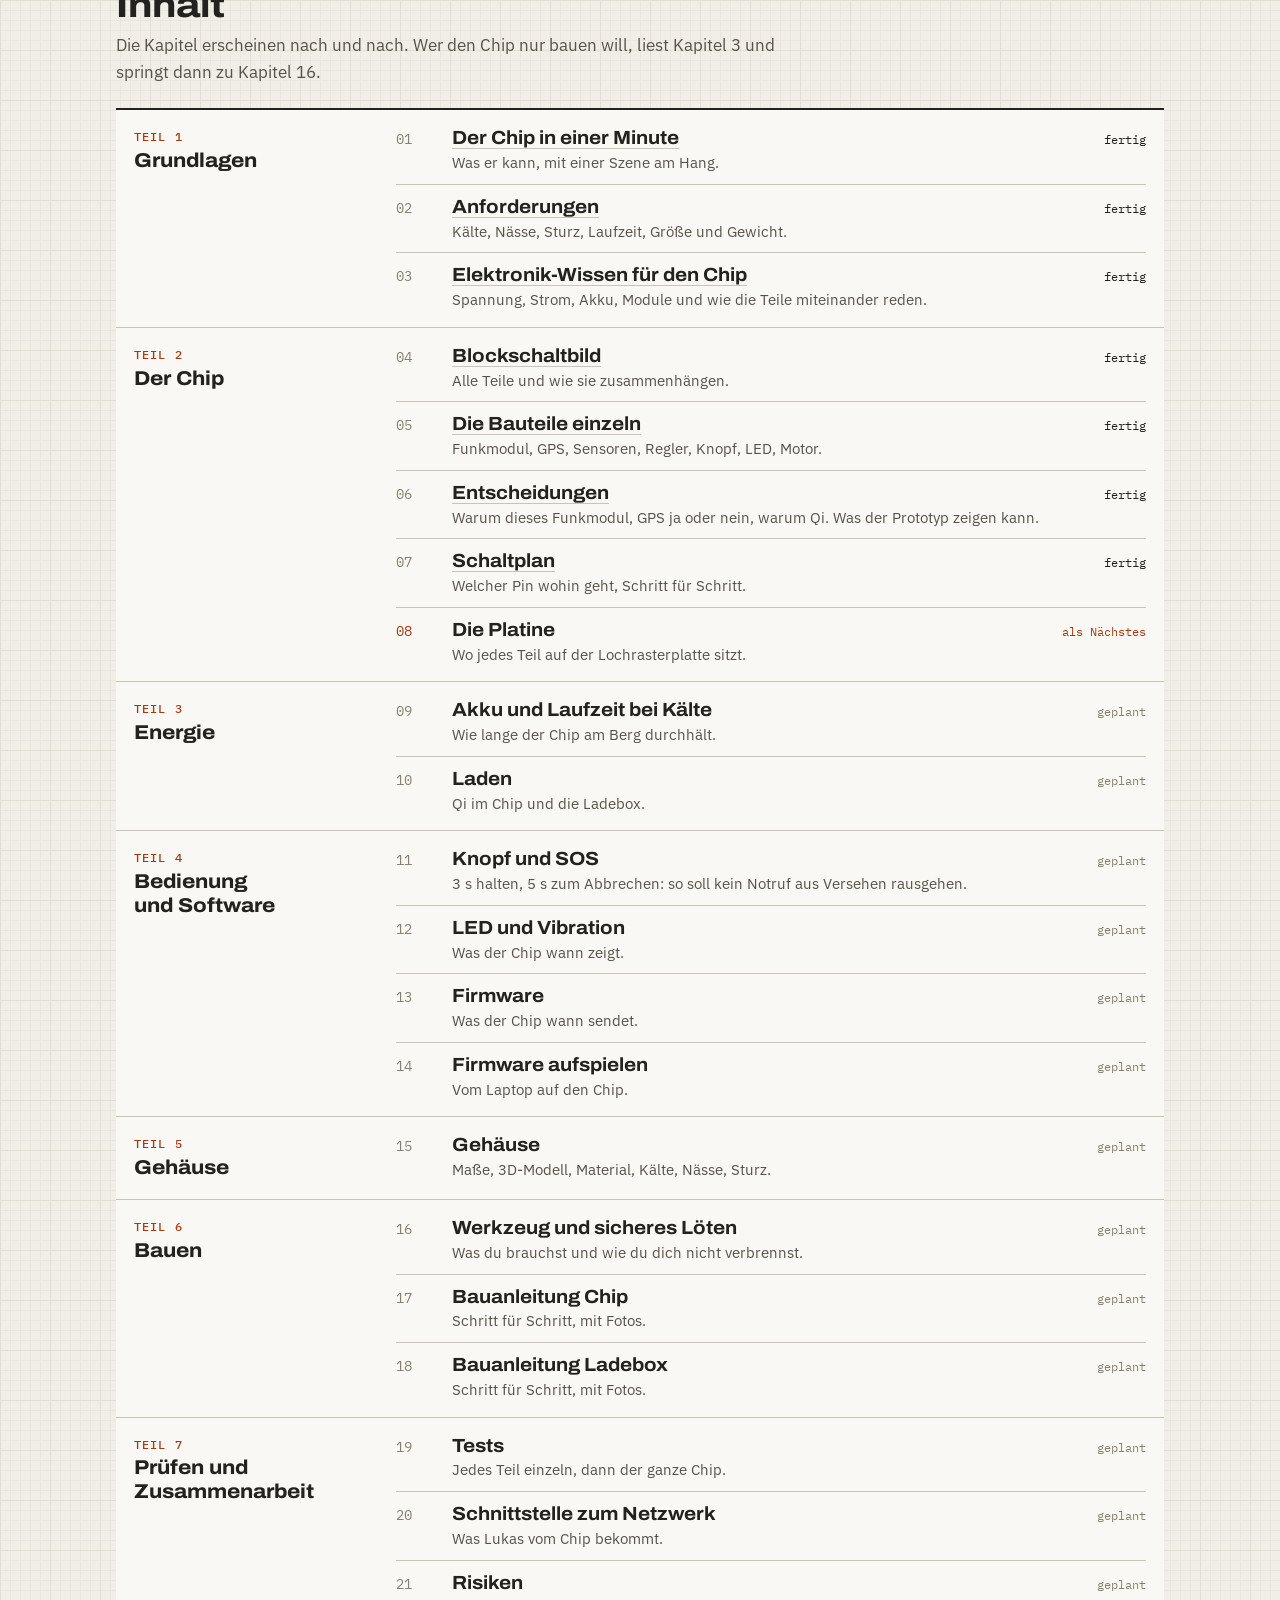
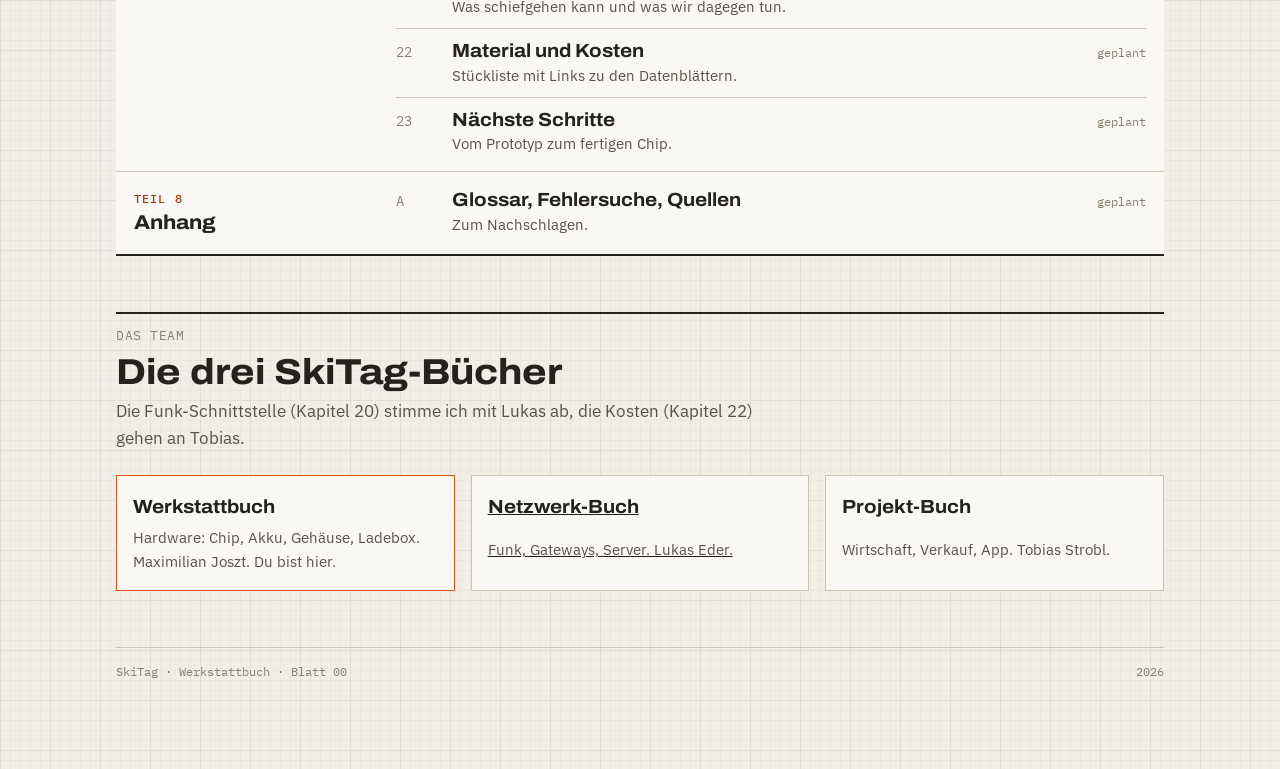
==== commit 2308c84f: "Kapitel 7 Schaltplan online; Kapitel 3: Pull-up/Pull-down und Freilaufdiode erklärt Kapitel 7 baut d" ====
--- a/docs/index.html
+++ b/docs/index.html
@@ -360,8 +360,8 @@
         <a class="kapitel fertig" href="kapitel-04.html"><span class="nr">04</span><span><strong>Blockschaltbild</strong><small>Alle Teile und wie sie zusammenhängen.</small></span><span class="stand">fertig</span></a>
         <a class="kapitel fertig" href="kapitel-05.html"><span class="nr">05</span><span><strong>Die Bauteile einzeln</strong><small>Funkmodul, GPS, Sensoren, Regler, Knopf, LED, Motor.</small></span><span class="stand">fertig</span></a>
         <a class="kapitel fertig" href="kapitel-06.html"><span class="nr">06</span><span><strong>Entscheidungen</strong><small>Warum dieses Funkmodul, GPS ja oder nein, warum Qi. Was der Prototyp zeigen kann.</small></span><span class="stand">fertig</span></a>
-        <div class="kapitel naechstes"><span class="nr">07</span><span><strong>Schaltplan</strong><small>Welcher Pin wohin geht.</small></span><span class="stand">als Nächstes</span></div>
-        <div class="kapitel"><span class="nr">08</span><span><strong>Die Platine</strong><small>Wo jedes Teil auf der Lochrasterplatte sitzt.</small></span><span class="stand">geplant</span></div>
+        <a class="kapitel fertig" href="kapitel-07.html"><span class="nr">07</span><span><strong>Schaltplan</strong><small>Welcher Pin wohin geht, Schritt für Schritt.</small></span><span class="stand">fertig</span></a>
+        <div class="kapitel naechstes"><span class="nr">08</span><span><strong>Die Platine</strong><small>Wo jedes Teil auf der Lochrasterplatte sitzt.</small></span><span class="stand">als Nächstes</span></div>
       </div>
       <div class="gruppe">
         <h3>Energie</h3>
